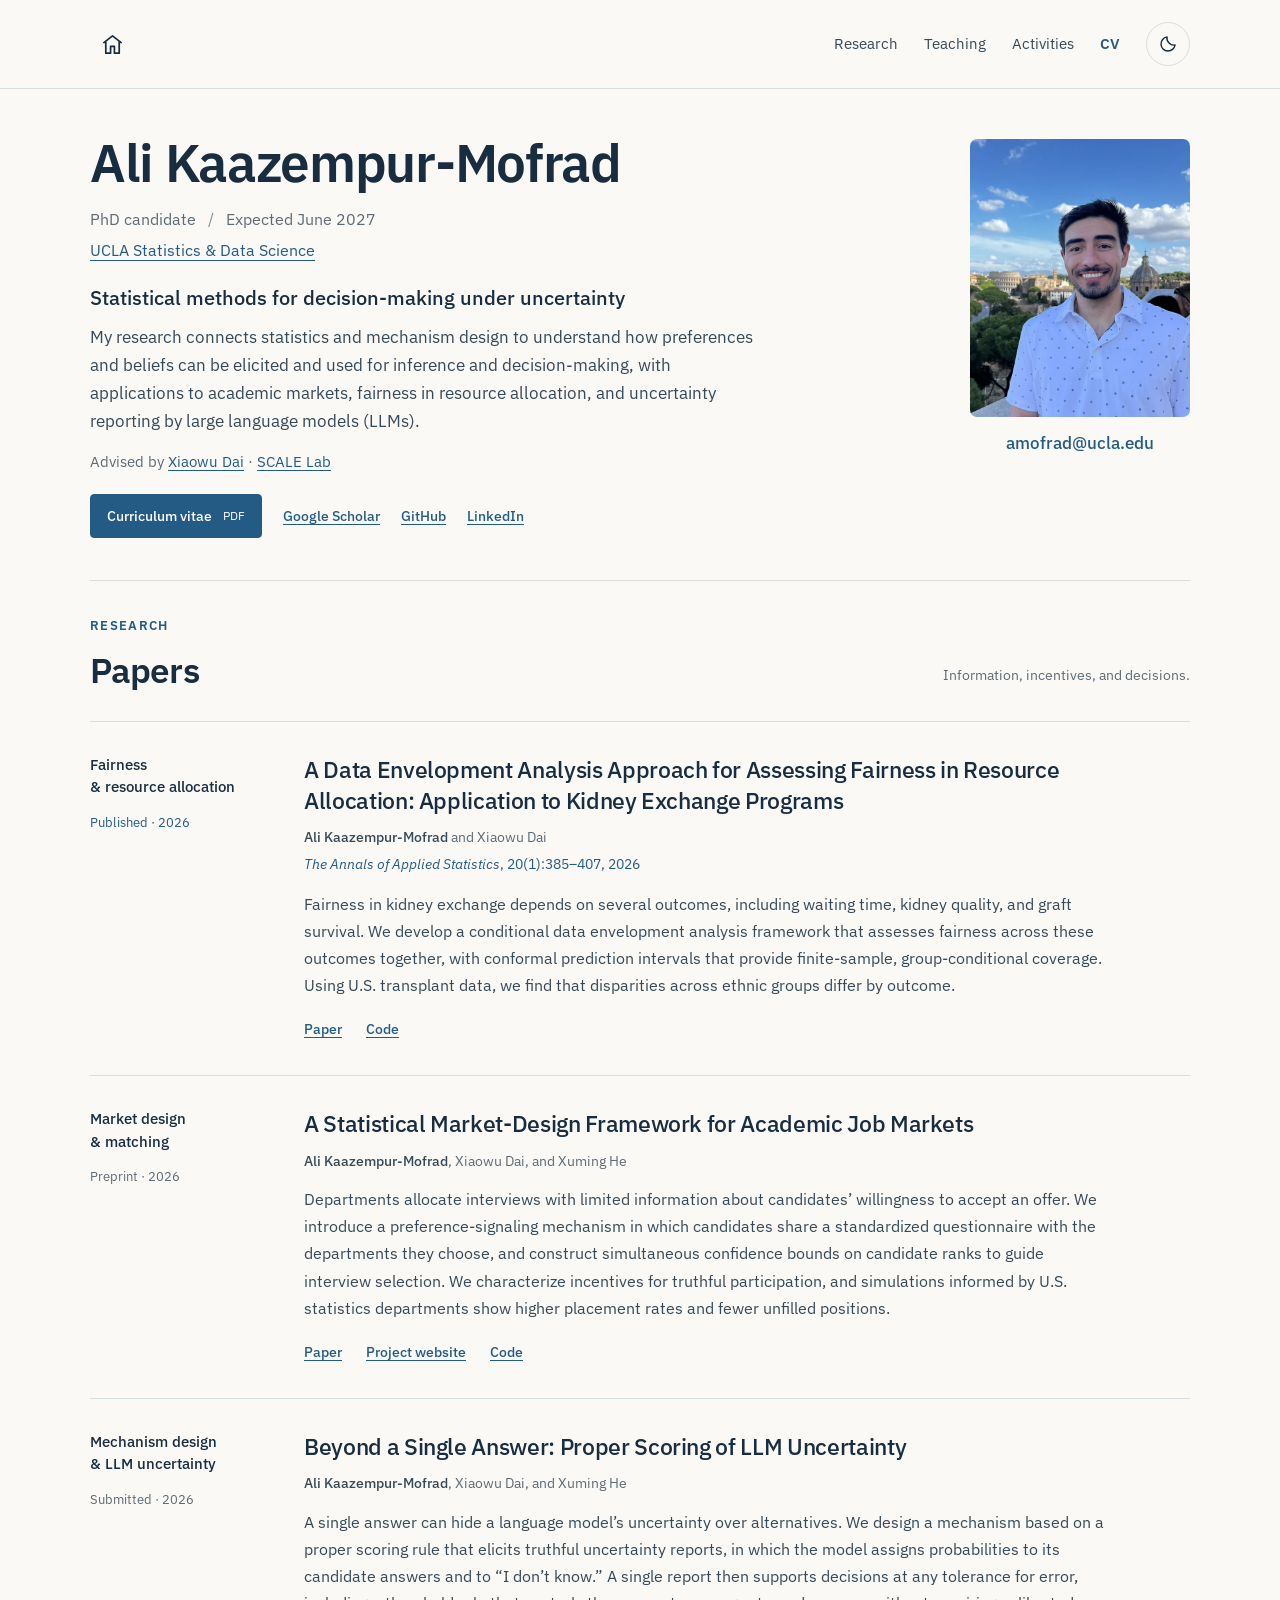
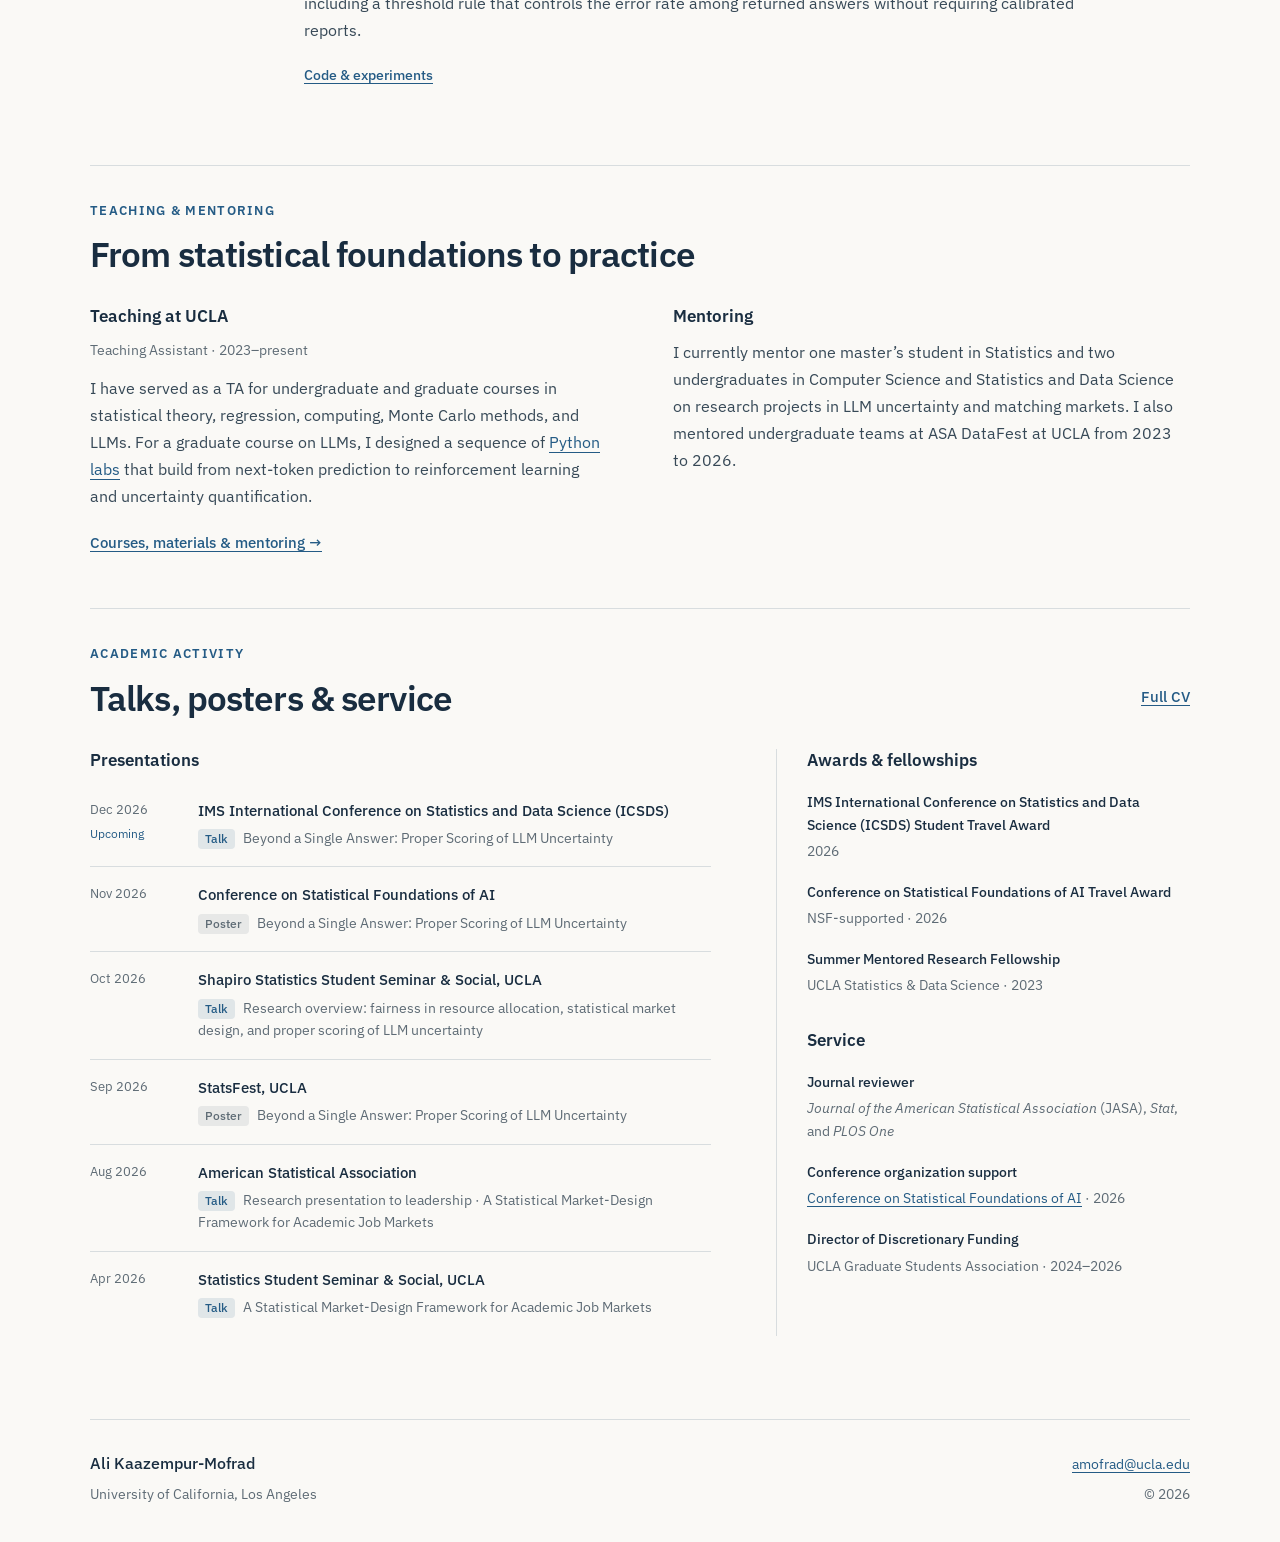
==== index.html @ 2743dbbb "update" ====
<!DOCTYPE html>
<html lang="en">
<head>
    <meta charset="UTF-8">
    <meta name="viewport" content="width=device-width, initial-scale=1">
    <title>Ali Kaazempur-Mofrad | UCLA Statistics</title>
    <meta name="description" content="UCLA Statistics PhD candidate developing statistical methods for decision-making under uncertainty, market design, fairness, and LLM uncertainty.">
    <meta name="theme-color" content="#faf9f6">
    <link rel="canonical" href="https://alimofrad.com/">
    <link rel="icon" type="image/svg+xml" href="favicon.svg">
    <link rel="icon" type="image/png" sizes="32x32" href="favicon-32.png">
    <link rel="apple-touch-icon" sizes="180x180" href="favicon-180.png">
    <meta property="og:type" content="website">
    <meta property="og:title" content="Ali Kaazempur-Mofrad | UCLA Statistics">
    <meta property="og:description" content="UCLA Statistics PhD candidate developing statistical methods for decision-making under uncertainty, market design, fairness, and LLM uncertainty.">
    <meta property="og:url" content="https://alimofrad.com/">
    <meta property="og:image" content="https://alimofrad.com/og-image.jpg">
    <meta property="og:image:alt" content="Ali Kaazempur-Mofrad, UCLA Statistics">
    <meta name="twitter:card" content="summary_large_image">
    <meta name="twitter:title" content="Ali Kaazempur-Mofrad | UCLA Statistics">
    <meta name="twitter:description" content="UCLA Statistics PhD candidate developing statistical methods for decision-making under uncertainty, market design, fairness, and LLM uncertainty.">
    <meta name="twitter:image" content="https://alimofrad.com/og-image.jpg">
    <link rel="preconnect" href="https://fonts.googleapis.com">
    <link rel="preconnect" href="https://fonts.gstatic.com" crossorigin>
    <link href="https://fonts.googleapis.com/css2?family=IBM+Plex+Sans:wght@400;500;600;700&amp;display=swap" rel="stylesheet">
    <script src="theme.js"></script>
    <link rel="stylesheet" href="styles.css">
    <script src="site.js" defer></script>
    <script type="application/ld+json">
{
    "@context": "https://schema.org",
    "@type": "Person",
    "name": "Ali Kaazempur-Mofrad",
    "url": "https://alimofrad.com/",
    "image": "https://alimofrad.com/profile_pic.jpg",
    "email": "amofrad@ucla.edu",
    "jobTitle": "PhD Candidate in Statistics",
    "affiliation": {
        "@type": "CollegeOrUniversity",
        "name": "University of California, Los Angeles"
    },
    "alumniOf": {
        "@type": "CollegeOrUniversity",
        "name": "University of Toronto"
    },
    "knowsAbout": [
        "Statistical decision-making under uncertainty",
        "Market design and matching",
        "Fairness in resource allocation",
        "LLM uncertainty evaluation"
    ],
    "sameAs": [
        "https://scholar.google.com/citations?user=aaWKI-AAAAAJ&hl=en",
        "https://github.com/amofrad",
        "https://www.linkedin.com/in/ali-mofrad/"
    ]
}
    </script>
</head>
<body id="top">
<a class="skip-link" href="#main-content">Skip to content</a>
<header class="site-header">
    <nav class="container nav" aria-label="Primary">
        <a class="home-link" href="#top" aria-label="Home" title="Home">
            <svg viewBox="0 0 24 24" aria-hidden="true" focusable="false"><path d="m3 10 9-7 9 7M5 9v12h5v-7h4v7h5V9"/></svg>
        </a>
        <div class="nav-controls">
            <button class="menu-toggle" type="button" aria-label="Open navigation menu" aria-expanded="false" aria-controls="primary-navigation" hidden>
                <svg class="menu-open" viewBox="0 0 24 24" aria-hidden="true" focusable="false"><path d="M4 6h16M4 12h16M4 18h16"/></svg>
                <svg class="menu-close" viewBox="0 0 24 24" aria-hidden="true" focusable="false"><path d="m6 6 12 12M6 18 18 6"/></svg>
            </button>
            <ul class="nav-links" id="primary-navigation">
                <li><a href="#research">Research</a></li>
                <li><a href="#teaching">Teaching</a></li>
                <li><a href="#activity">Activities</a></li>
                <li><a class="nav-cv" href="CV.pdf">CV</a></li>
                <li class="nav-theme">
                    <button class="theme-toggle" type="button" aria-label="Switch to dark mode" title="Switch to dark mode" hidden>
                        <svg class="theme-moon" viewBox="0 0 24 24" aria-hidden="true" focusable="false"><path d="M20.5 13.2A8.5 8.5 0 0 1 10.8 3.5 8.5 8.5 0 1 0 20.5 13.2Z"/></svg>
                        <svg class="theme-sun" viewBox="0 0 24 24" aria-hidden="true" focusable="false"><circle cx="12" cy="12" r="4"/><path d="M12 2v2m0 16v2M2 12h2m16 0h2M4.9 4.9l1.4 1.4m11.4 11.4 1.4 1.4M4.9 19.1l1.4-1.4M17.7 6.3l1.4-1.4"/></svg>
                        <span class="theme-toggle-label">Dark mode</span>
                    </button>
                </li>
            </ul>
        </div>
    </nav>
</header>

<main class="container" id="main-content">
    <section class="intro" id="about" aria-labelledby="intro-title">
        <div class="intro-copy">
            <h1 id="intro-title">Ali Kaazempur-Mofrad</h1>
            <div class="intro-position">
                <p>PhD candidate <span aria-hidden="true">/</span> Expected June 2027</p>
                <p class="intro-institution"><a href="https://statistics.ucla.edu/">UCLA Statistics &amp; Data Science</a></p>
                <p class="intro-email"><a href="mailto:amofrad@ucla.edu">amofrad@ucla.edu</a></p>
            </div>
            <p class="intro-statement">Statistical methods for decision-making under uncertainty</p>
            <p class="intro-description">My research connects statistics and mechanism design to understand how preferences and beliefs can be elicited and used for inference and decision-making, with applications to academic markets, fairness in resource allocation, and uncertainty reporting by large language models (LLMs).</p>
            <p class="affiliation">Advised by <a href="https://www.xiaowudai.org/">Xiaowu Dai</a> · <a href="https://www.xiaowudai.org/group">SCALE Lab</a></p>
            <div class="profile-links" aria-label="Profile links">
                <a class="button" href="CV.pdf">Curriculum vitae <span>PDF</span></a>
                <div class="profile-links-group">
                    <a href="https://scholar.google.com/citations?user=aaWKI-AAAAAJ&amp;hl=en">Google Scholar</a>
                    <a href="https://github.com/amofrad">GitHub</a>
                    <a href="https://www.linkedin.com/in/ali-mofrad/">LinkedIn</a>
                </div>
            </div>
        </div>
        <figure class="portrait">
            <picture>
                <source srcset="profile_pic.webp" type="image/webp">
                <img src="profile_pic.jpg" alt="Ali Kaazempur-Mofrad" width="680" height="992" fetchpriority="high" decoding="async">
            </picture>
            <figcaption><a href="mailto:amofrad@ucla.edu">amofrad@ucla.edu</a></figcaption>
        </figure>
    </section>

    <section class="section research-section" id="research" aria-labelledby="research-title">
        <div class="section-heading">
            <div><p class="eyebrow">Research</p><h2 id="research-title">Papers</h2></div>
            <p class="section-note">Information, incentives, and decisions.</p>
        </div>
        <div id="publications" class="papers">
            <article class="paper" id="kidney-exchange" aria-labelledby="kidney-title">
                <div class="paper-margin"><p class="paper-topic">Fairness<br> &amp; resource allocation</p><p class="paper-status status-published">Published · 2026</p></div>
                <div class="paper-body">
                    <h3 id="kidney-title"><a href="https://projecteuclid.org/journals/annals-of-applied-statistics/volume-20/issue-1/A-data-envelopment-analysis-approach-for-assessing-fairness-in-resource/10.1214/25-AOAS2128.full">A Data Envelopment Analysis Approach for Assessing Fairness in Resource Allocation: Application to Kidney Exchange Programs</a></h3>
                    <p class="authors"><strong>Ali Kaazempur-Mofrad</strong> and Xiaowu Dai</p>
                    <p class="venue"><em>The Annals of Applied Statistics</em>, 20(1):385–407, 2026</p>
                    <p class="paper-summary">Fairness in kidney exchange depends on several outcomes, including waiting time, kidney quality, and graft survival. We develop a conditional data envelopment analysis framework that assesses fairness across these outcomes together, with conformal prediction intervals that provide finite-sample, group-conditional coverage. Using U.S. transplant data, we find that disparities across ethnic groups differ by outcome.</p>
                    <ul class="paper-links" aria-label="Kidney exchange research links">
                        <li><a href="https://projecteuclid.org/journals/annals-of-applied-statistics/volume-20/issue-1/A-data-envelopment-analysis-approach-for-assessing-fairness-in-resource/10.1214/25-AOAS2128.full">Paper</a></li>
                        <li><a href="https://github.com/amofrad/Kidney-Exchange-DEA">Code</a></li>
                    </ul>
                </div>
            </article>

            <article class="paper" id="market-design" aria-labelledby="market-title">
                <div class="paper-margin"><p class="paper-topic">Market design<br> &amp; matching</p><p class="paper-status">Preprint · 2026</p></div>
                <div class="paper-body">
                    <h3 id="market-title"><a href="https://arxiv.org/abs/2604.14230">A Statistical Market-Design Framework for Academic Job Markets</a></h3>
                    <p class="authors"><strong>Ali Kaazempur-Mofrad</strong>, Xiaowu Dai, and Xuming He</p>
                    <p class="paper-summary">Departments allocate interviews with limited information about candidates’ willingness to accept an offer. We introduce a preference-signaling mechanism in which candidates share a standardized questionnaire with the departments they choose, and construct simultaneous confidence bounds on candidate ranks to guide interview selection. We characterize incentives for truthful participation, and simulations informed by U.S. statistics departments show higher placement rates and fewer unfilled positions.</p>
                    <ul class="paper-links" aria-label="Academic job markets research links">
                        <li><a href="https://arxiv.org/abs/2604.14230">Paper</a></li>
                        <li><a href="https://academic-markets.github.io/">Project website</a></li>
                        <li><a href="https://github.com/amofrad/Academic-Job-Market">Code</a></li>
                    </ul>
                </div>
            </article>

            <article class="paper" id="llm-uncertainty" aria-labelledby="llm-title">
                <div class="paper-margin"><p class="paper-topic">Mechanism design<br> &amp; LLM uncertainty</p><p class="paper-status">Submitted · 2026</p></div>
                <div class="paper-body">
                    <h3 id="llm-title">Beyond a Single Answer: Proper Scoring of LLM Uncertainty</h3>
                    <p class="authors"><strong>Ali Kaazempur-Mofrad</strong>, Xiaowu Dai, and Xuming He</p>
                    <p class="paper-summary">A single answer can hide a language model’s uncertainty over alternatives. We design a mechanism based on a proper scoring rule that elicits truthful uncertainty reports, in which the model assigns probabilities to its candidate answers and to “I don’t know.” A single report then supports decisions at any tolerance for error, including a threshold rule that controls the error rate among returned answers without requiring calibrated reports.</p>
                    <ul class="paper-links" aria-label="LLM uncertainty research links">
                        <li><a href="https://github.com/amofrad/llm-log-score">Code &amp; experiments</a></li>
                    </ul>
                </div>
            </article>
        </div>
    </section>

    <section class="section teaching-section" id="teaching" aria-labelledby="teaching-title">
        <div class="section-heading"><div><p class="eyebrow">Teaching &amp; mentoring</p><h2 id="teaching-title">From statistical foundations to practice</h2></div></div>
        <div class="two-column">
            <div class="teaching-overview">
                <h3 class="small-heading">Teaching at UCLA</h3>
                <p class="role-meta">Teaching Assistant · 2023–present</p>
                <p>I have served as a TA for undergraduate and graduate courses in statistical theory, regression, computing, Monte Carlo methods, and LLMs. For a graduate course on LLMs, I designed a sequence of <a href="teaching.html#course-materials">Python labs</a> that build from next-token prediction to reinforcement learning and uncertainty quantification.</p>
            </div>
            <div class="mentoring-overview">
                <h3 class="small-heading">Mentoring</h3>
                <p>I currently mentor one master’s student in Statistics and two undergraduates in Computer Science and Statistics and Data Science on research projects in LLM uncertainty and matching markets. I also mentored undergraduate teams at ASA DataFest at UCLA from 2023 to 2026.</p>
            </div>
            <a class="text-link" href="teaching.html">Courses, materials &amp; mentoring →</a>
        </div>
    </section>

    <section class="section" id="activity" aria-labelledby="activity-title">
        <div class="section-heading"><div><p class="eyebrow">Academic activity</p><h2 id="activity-title">Talks, posters &amp; service</h2></div><a class="text-link" href="CV.pdf">Full CV</a></div>
        <div class="activity-grid">
            <div>
                <h3 class="small-heading">Presentations</h3>
                <ol class="activity-list">
                    <li><div class="activity-date"><time datetime="2026-12-15">Dec 2026</time><span class="upcoming" data-upcoming-end="2026-12-19T00:00:00Z">Upcoming</span></div><div><h4>IMS International Conference on Statistics and Data Science (ICSDS)</h4><p><span class="presentation-type presentation-type-talk">Talk</span> Beyond a Single Answer: Proper Scoring of LLM Uncertainty</p></div></li>
                    <li><div class="activity-date"><time datetime="2026-11-13">Nov 2026</time><span class="upcoming" data-upcoming-end="2026-11-14T00:00:00Z">Upcoming</span></div><div><h4>Conference on Statistical Foundations of AI</h4><p><span class="presentation-type presentation-type-poster">Poster</span> Beyond a Single Answer: Proper Scoring of LLM Uncertainty</p></div></li>
                    <li><div class="activity-date"><time datetime="2026-10-08">Oct 2026</time></div><div><h4>Shapiro Statistics Student Seminar &amp; Social, UCLA</h4><p><span class="presentation-type presentation-type-talk">Talk</span> Research overview: fairness in resource allocation, statistical market design, and proper scoring of LLM uncertainty</p></div></li>
                    <li><div class="activity-date"><time datetime="2026-09-23">Sep 2026</time></div><div><h4>StatsFest, UCLA</h4><p><span class="presentation-type presentation-type-poster">Poster</span> Beyond a Single Answer: Proper Scoring of LLM Uncertainty</p></div></li>
                    <li><div class="activity-date"><time datetime="2026-08-17">Aug 2026</time></div><div><h4>American Statistical Association</h4><p><span class="presentation-type presentation-type-talk">Talk</span> Research presentation to leadership · A Statistical Market-Design Framework for Academic Job Markets</p></div></li>
                    <li><div class="activity-date"><time datetime="2026-04-23">Apr 2026</time></div><div><h4>Statistics Student Seminar &amp; Social, UCLA</h4><p><span class="presentation-type presentation-type-talk">Talk</span> A Statistical Market-Design Framework for Academic Job Markets</p></div></li>
                </ol>
            </div>
            <aside class="service" aria-label="Awards and professional service">
                <h3 class="small-heading">Awards &amp; fellowships</h3>
                <ul class="service-list">
                    <li><strong>IMS International Conference on Statistics and Data Science (ICSDS) Student Travel Award</strong><span>2026</span></li>
                    <li><strong>Conference on Statistical Foundations of AI Travel Award</strong><span>NSF-supported · 2026</span></li>
                    <li><strong>Summer Mentored Research Fellowship</strong><span>UCLA Statistics &amp; Data Science · 2023</span></li>
                </ul>
                <h3 class="small-heading">Service</h3>
                <ul class="service-list">
                    <li><strong>Journal reviewer</strong><span><em>Journal of the American Statistical Association</em> (JASA), <em>Stat</em>, and <em>PLOS One</em></span></li>
                    <li><strong>Conference organization support</strong><span><a href="https://statfoundations-ai.github.io/">Conference on Statistical Foundations of AI</a> · 2026</span></li>
                    <li><strong>Director of Discretionary Funding</strong><span>UCLA Graduate Students Association · 2024–2026</span></li>
                </ul>
            </aside>
        </div>
    </section>
</main>
<footer class="site-footer container">
    <div><a class="footer-name" href="index.html#top">Ali Kaazempur-Mofrad</a><p>University of California, Los Angeles</p></div>
    <div class="footer-contact"><a href="mailto:amofrad@ucla.edu">amofrad@ucla.edu</a><p>© <span data-year>2026</span></p></div>
</footer>
</body>
</html>
---- styles.css ----
/* Academic Profile Website · shared styles, no build step required. */
:root {
    color-scheme: light;
    --paper: #faf9f6;
    --ink: #192d40;
    --text: #374957;
    --muted: #5e6b75;
    --blue: #245b85;
    --blue-dark: #163f61;
    --line: #d8dddF;
    --wash: #edf2f5;
    --button-bg: #245b85;
    --button-hover: #163f61;
    --button-text: #ffffff;
    --sans: 'IBM Plex Sans', -apple-system, BlinkMacSystemFont, 'Segoe UI', sans-serif;
    --header-height: 89px;
}
:root[data-theme="dark"] {
    color-scheme: dark;
    --paper: #141c24;
    --ink: #edf2f7;
    --text: #cad5df;
    --muted: #a2b1bf;
    --blue: #8bbded;
    --blue-dark: #b8d8f8;
    --line: #344454;
    --wash: #202d39;
    --button-bg: #8bbded;
    --button-hover: #b8d8f8;
    --button-text: #141c24;
}
/* System preference also works when JavaScript is disabled. */
@media (prefers-color-scheme: dark) {
    :root:not([data-theme]) {
    color-scheme: dark;
    --paper: #141c24;
    --ink: #edf2f7;
    --text: #cad5df;
    --muted: #a2b1bf;
    --blue: #8bbded;
    --blue-dark: #b8d8f8;
    --line: #344454;
    --wash: #202d39;
    --button-bg: #8bbded;
    --button-hover: #b8d8f8;
    --button-text: #141c24;
    }
}
* { box-sizing: border-box; }
html { scroll-behavior: smooth; scroll-padding-top: var(--header-height); }
body { margin: 0; background: var(--paper); color: var(--text); font: 1rem/1.7 var(--sans); -webkit-font-smoothing: antialiased; }
img { display: block; max-width: 100%; height: auto; }
a { color: var(--blue); text-decoration-thickness: 1px; text-underline-offset: .22em; }
a:hover { color: var(--blue-dark); text-decoration-thickness: 2px; }
a:focus-visible, button:focus-visible { outline: 3px solid var(--blue); outline-offset: 5px; border-radius: 2px; }
p, h1, h2, h3, h4, figure { margin: 0; }
h1, h2, h3, h4 { color: var(--ink); }
h1, h2 { font-family: var(--sans); font-weight: 600; line-height: 1.2; letter-spacing: -.025em; }
h1 { font-size: clamp(2.5rem, 4.3vw, 3.3rem); }
h2 { font-size: clamp(1.85rem, 3vw, 2.2rem); }
[hidden] { display: none !important; }
.container { width: min(1100px, calc(100% - 96px)); margin-inline: auto; }
.skip-link { position: absolute; z-index: 5; top: 10px; left: 10px; padding: 10px 16px; background: var(--paper); transform: translateY(-180%); }
.skip-link:focus { transform: translateY(0); }
.site-header { position: sticky; top: 0; z-index: 4; background: var(--paper); border-bottom: 1px solid var(--line); }
.nav { --nav-link-gap: 26px; position: relative; display: flex; align-items: center; justify-content: space-between; gap: 24px; min-height: 88px; }
.nav-controls { display: flex; align-items: center; gap: var(--nav-link-gap); }
.home-link { display: inline-flex; align-items: center; justify-content: center; flex: 0 0 44px; width: 44px; height: 44px; color: var(--ink); border-radius: 6px; text-decoration: none; }
.home-link:hover { background: var(--wash); color: var(--blue); }
.home-link svg { width: 23px; height: 23px; fill: none; stroke: currentColor; stroke-width: 1.8; stroke-linecap: round; stroke-linejoin: round; }
.nav-links { display: flex; align-items: center; gap: var(--nav-link-gap); list-style: none; margin: 0; padding: 0; white-space: nowrap; }
.nav-links a { display: inline-flex; align-items: center; min-height: 44px; color: var(--text); font-size: .9375rem; text-decoration: none; }
.nav-links a:hover, .nav-links a[aria-current] { color: var(--blue); text-decoration: underline; }
.nav-links .nav-cv { gap: 7px; color: var(--blue); font-weight: 600; }
.nav-theme { display: flex; }
.theme-toggle { display: inline-flex; align-items: center; justify-content: center; width: 44px; height: 44px; padding: 0; color: var(--ink); background: transparent; border: 1px solid var(--line); border-radius: 50%; cursor: pointer; }
.theme-toggle:hover { color: var(--blue); background: var(--wash); }
.theme-toggle-label { display: none; }
.theme-toggle svg { width: 20px; height: 20px; fill: none; stroke: currentColor; stroke-width: 1.7; stroke-linecap: round; stroke-linejoin: round; }
.menu-toggle { display: none; align-items: center; justify-content: center; flex: 0 0 44px; width: 44px; height: 44px; padding: 0; color: var(--ink); background: transparent; border: 1px solid var(--line); border-radius: 6px; cursor: pointer; }
.menu-toggle:hover { color: var(--blue); background: var(--wash); }
.menu-toggle svg { width: 22px; height: 22px; fill: none; stroke: currentColor; stroke-width: 1.8; stroke-linecap: round; }
.menu-close, .menu-toggle[aria-expanded="true"] .menu-open { display: none; }
.menu-toggle[aria-expanded="true"] .menu-close { display: block; }
.theme-sun { display: none; }
:root[data-theme="dark"] .theme-sun { display: block; }
:root[data-theme="dark"] .theme-moon { display: none; }
.intro { display: grid; grid-template-columns: minmax(0, 1fr) 220px; gap: 68px; align-items: start; padding: 42px 0; }
.intro-copy { container-type: inline-size; }
/* Scale the full name with its text column before it would wrap. */
.intro h1 { font-size: min(clamp(2.5rem, 4.3vw, 3.3rem), 9.8cqi); white-space: nowrap; }
.eyebrow { color: var(--blue); font-size: .8125rem; font-weight: 600; letter-spacing: .1em; text-transform: uppercase; margin-bottom: 14px; }
.intro-position { margin-top: 12px; color: var(--muted); font-size: 1rem; }
.intro-position span { padding: 0 8px; color: #81909a; }
.intro-institution { margin-top: 3px; }
.intro-email { display: none; margin-top: 3px; }
.intro-statement { margin-top: 18px; font-size: 1.25rem; line-height: 1.55; font-weight: 500; color: var(--ink); max-width: 680px; }
.intro-description { margin-top: 10px; max-width: 670px; font-size: 1.0625rem; line-height: 1.65; }
.affiliation { margin-top: 14px; max-width: 680px; font-size: .9375rem; color: var(--muted); }
.profile-links { display: flex; flex-wrap: wrap; align-items: center; gap: 12px 21px; margin-top: 20px; }
.profile-links-group { display: flex; align-items: center; gap: 21px; }
.profile-links a { display: inline-flex; align-items: center; min-height: 44px; font-size: .875rem; font-weight: 500; white-space: nowrap; }
.button { gap: 11px; padding: 9px 16px; color: var(--button-text); background: var(--button-bg); border: 1px solid var(--button-bg); border-radius: 4px; text-decoration: none; }
.button span { font-size: .75rem; font-weight: 400; }
.button:hover { background: var(--button-hover); color: var(--button-text); border-color: var(--button-hover); }
.portrait { padding-top: 8px; }
.portrait img { width: 220px; height: 278px; object-fit: cover; object-position: 50% 30%; border-radius: 7px; }
.portrait figcaption { text-align: center; padding-top: 12px; }
.portrait figcaption, .intro-email { font-size: 1.0625rem; font-weight: 500; }
.portrait figcaption a, .intro-email a { text-decoration: none; }
.section { padding: 34px 0 44px; border-top: 1px solid var(--line); }
/* Let the last section reach the navbar even in a tall viewport. */
#activity { min-height: calc(100dvh - var(--header-height)); }
.section-heading { display: flex; justify-content: space-between; align-items: end; gap: 24px; margin-bottom: 30px; }
.section-heading .eyebrow { margin-bottom: 11px; }
.section-note { font-size: .875rem; color: var(--muted); padding-bottom: 3px; text-align: right; }
.papers { border-top: 1px solid var(--line); }
.paper { display: grid; grid-template-columns: 174px minmax(0, 1fr); gap: 40px; padding: 32px 0 30px; }
.paper + .paper { border-top: 1px solid var(--line); }
.paper-topic { color: var(--ink); line-height: 1.5; font-size: .9375rem; font-weight: 500; }
.paper-status { display: inline-block; color: var(--muted); font-size: .8125rem; margin-top: 13px; }
.status-published { color: var(--blue); }
.paper h3 { font: 500 1.45rem/1.35 var(--sans); letter-spacing: -.015em; max-width: 840px; text-wrap: pretty; }
.paper h3 a { text-decoration: none; color: var(--ink); }
.paper h3 a:hover { color: var(--blue); text-decoration: underline; }
.authors { margin-top: 10px; color: var(--muted); font-size: .875rem; line-height: 1.6; }
.authors strong { font-weight: 500; color: var(--text); }
.venue { margin-top: 4px; color: var(--blue); font-size: .875rem; }
.paper-summary { margin-top: 14px; line-height: 1.7; max-width: 800px; }
.paper-links { display: flex; flex-wrap: wrap; gap: 8px 24px; list-style: none; padding: 0; margin: 9px 0 -7px; }
.paper-links a { display: inline-flex; align-items: center; min-height: 44px; font-size: .875rem; font-weight: 500; }
.small-heading { font-size: 1.0625rem; font-weight: 600; line-height: 1.4; margin-bottom: 10px; }
.two-column { display: grid; grid-template-columns: 1fr 1fr; gap: 65px; }
.two-column p { max-width: 520px; }
.role-meta { color: var(--muted); font-size: .875rem; margin-bottom: 12px; }
.text-link { display: inline-flex; align-items: center; min-height: 44px; font-weight: 500; font-size: .9375rem; }
.two-column .text-link { margin-top: 10px; }
.teaching-section .two-column { grid-template-areas: "teaching mentoring" "details mentoring"; row-gap: 0; align-items: start; }
.teaching-overview { grid-area: teaching; }
.mentoring-overview { grid-area: mentoring; }
.teaching-section .text-link { grid-area: details; justify-self: start; }
.activity-grid { display: grid; grid-template-columns: minmax(0, 1.5fr) minmax(0, 1fr); gap: 65px; }
.activity-list { list-style: none; margin: 0; padding: 0; }
.activity-list li { display: grid; grid-template-columns: 89px minmax(0, 1fr); gap: 19px; padding: 17px 0; border-bottom: 1px solid var(--line); }
.activity-list li:last-child { border-bottom: 0; }
.activity-date { font-size: .8125rem; color: var(--muted); line-height: 1.6; }
.upcoming { display: block; color: var(--blue); font-size: .75rem; margin-top: 4px; }
.activity-list h4 { font-size: .9375rem; line-height: 1.5; font-weight: 500; }
.activity-list p { font-size: .875rem; line-height: 1.6; color: var(--muted); margin-top: 5px; }
.presentation-type { display: inline-block; margin-right: .4em; padding: 1px 7px; border-radius: 4px; font-size: .75rem; font-weight: 500; line-height: 1.5; white-space: nowrap; }
.presentation-type-talk { color: var(--blue); background: color-mix(in srgb, var(--blue) 12%, var(--paper)); }
.presentation-type-poster { color: var(--muted); background: color-mix(in srgb, var(--muted) 12%, var(--paper)); }
.service { border-left: 1px solid var(--line); padding-left: 30px; }
.service-list { list-style: none; margin: 0; padding: 0; }
.service-list li { margin-top: 18px; }
.service-list strong, .service-list span { display: block; font-size: .875rem; line-height: 1.65; }
.service-list strong { font-weight: 500; color: var(--ink); }
.service-list span { margin-top: 3px; color: var(--muted); }
.service-list + .small-heading { margin-top: 32px; }
.site-footer { display: flex; justify-content: space-between; align-items: start; gap: 20px; padding: 30px 0 36px; border-top: 1px solid var(--line); }
.footer-name { color: var(--ink); text-decoration: none; font-weight: 500; }
.site-footer p, .footer-contact a { font-size: .875rem; }
.site-footer p { color: var(--muted); margin-top: 5px; }
.footer-contact { text-align: right; }
.subpage { padding-top: 44px; }
.subpage-intro { max-width: 760px; margin-bottom: 46px; }
.subpage-lead { font-size: 1.1875rem; line-height: 1.7; margin-top: 19px; }
.subpage .section-heading .role-meta { margin: 14px 0 0; }
.course-grid { display: grid; grid-template-columns: 1fr 1fr; gap: 40px 56px; }
.course-group h3 { font: 500 1.35rem/1.35 var(--sans); padding-bottom: 13px; border-bottom: 2px solid var(--blue); }
.courses { padding: 0; margin: 0; list-style: none; }
.courses li { display: grid; grid-template-columns: 100px minmax(0, 1fr); gap: 18px; padding: 15px 0; border-bottom: 1px solid var(--line); font-size: .9375rem; line-height: 1.6; }
.course-code { color: var(--blue); font-size: .8125rem; font-weight: 500; padding-top: 2px; }
.subpage-end { display: flex; flex-wrap: wrap; gap: 12px 30px; margin-bottom: 44px; }

@media (min-width: 1400px) {
    .intro { padding-top: 48px; padding-bottom: 48px; }
}
@media (max-width: 1000px) {
    .container { width: calc(100% - 64px); }
    .intro { grid-template-columns: minmax(0, 1fr) 190px; gap: 35px; }
    .portrait img { width: 190px; height: 250px; }
    .nav { --nav-link-gap: 19px; }
    .paper { grid-template-columns: 145px minmax(0, 1fr); gap: 28px; }
    .section-heading { align-items: start; }
    .section-note { max-width: 180px; }
    .activity-grid { gap: 35px; }
    .two-column { gap: 35px; }
    .course-grid { gap: 32px; }
}
@media (max-width: 760px) {
    :root { --header-height: 69px; }
    .container { width: calc(100% - 40px); }
    .nav { --nav-link-gap: 18px; gap: 12px; min-height: 68px; padding-block: 10px; }
    .nav-links a { font-size: .875rem; }
    .intro { grid-template-columns: minmax(0, 1fr) 140px; gap: 28px; padding-top: 34px; padding-bottom: 35px; }
    h1 { font-size: 2.5rem; }
    .portrait img { width: 140px; height: 188px; }
    .portrait figcaption, .intro-email { font-size: .9375rem; }
    .intro-statement { font-size: 1.125rem; }
    .intro-description { font-size: 1rem; }
    .section { padding: 32px 0 35px; }
    .section-heading { flex-wrap: wrap; gap: 12px; margin-bottom: 24px; }
    .section-note { text-align: left; max-width: none; }
    .paper { grid-template-columns: 1fr; gap: 13px; padding: 27px 0; }
    .paper-margin { display: flex; flex-wrap: wrap; align-items: baseline; gap: 8px 12px; }
    .paper-topic { font-size: .8125rem; }
    .paper-topic br { display: none; }
    .paper-status { margin: 0 0 0 auto; font-size: .75rem; }
    .paper h3 { font-size: 1.3rem; }
    .two-column, .activity-grid, .course-grid { grid-template-columns: 1fr; gap: 28px; }
    .two-column p { max-width: none; }
    .teaching-section .two-column { grid-template-areas: "teaching" "mentoring" "details"; }
    .mentoring-overview { margin-top: 28px; }
    .service { border-left: 0; border-top: 1px solid var(--line); padding: 26px 0 0; }
    .service-list li { margin-top: 14px; }
    .subpage { padding-top: 34px; }
    .subpage-intro { margin-bottom: 32px; }
    .site-footer { padding-top: 24px; }
}
@media (max-width: 560px) {
    .nav { --nav-link-gap: 10px; }
    .intro { grid-template-columns: 1fr; gap: 24px; container-type: inline-size; }
    .intro-copy { display: contents; }
    .intro h1 { grid-column: 1; grid-row: 1; font-size: min(2.6rem, 9.8cqi); }
    .intro-position { grid-column: 1; grid-row: 2; align-self: center; margin-top: 0; padding-right: 82px; font-size: .9375rem; }
    .intro-email { display: block; }
    .intro-statement { margin-top: -4px; }
    .intro-description, .affiliation { margin-top: -12px; }
    .profile-links { gap: 6px 20px; margin-top: -7px; }
    .profile-links-group { gap: 20px; }
    .portrait { display: block; grid-column: 1; grid-row: 2; justify-self: end; padding: 0; }
    .portrait img { width: 64px; height: 64px; border-radius: 50%; object-position: 50% 25%; }
    .portrait figcaption { display: none; }
    .section-note { display: none; }
    .paper-margin { column-gap: 9px; }
    .paper-topic { font-size: .8125rem; }
    .paper-status { margin-left: 0; }
    .paper h3 { font-size: 1.3rem; }
    .activity-list li { grid-template-columns: 75px minmax(0, 1fr); gap: 14px; }
    .site-footer { flex-direction: column; gap: 18px; }
    .footer-contact { text-align: left; }
    .courses li { grid-template-columns: 86px minmax(0, 1fr); gap: 12px; }
}
.nav[data-compact] .menu-toggle { display: inline-flex; }
.nav[data-compact] .nav-links { display: none; position: absolute; top: 100%; left: 0; right: 0; flex-direction: column; align-items: stretch; gap: 0; padding: 8px; background: var(--paper); border: 1px solid var(--line); border-radius: 0 0 6px 6px; max-height: calc(100dvh - var(--header-height) - 1rem); overflow-y: auto; }
.nav[data-compact] .nav-links[data-open] { display: flex; }
.nav[data-compact] .nav-links a { display: flex; padding: 8px 12px; border-radius: 4px; }
.nav[data-compact] .nav-links a:hover { background: var(--wash); }
.nav[data-compact] .nav-links a:focus-visible, .nav[data-compact] .theme-toggle:focus-visible { outline-offset: -3px; }
.nav[data-compact] .nav-theme { margin-top: 4px; padding-top: 4px; border-top: 1px solid var(--line); }
.nav[data-compact] .theme-toggle { justify-content: flex-start; gap: 10px; width: 100%; height: auto; min-height: 44px; padding: 8px 12px; border: 0; border-radius: 4px; font: inherit; font-size: .875rem; }
.nav[data-compact] .theme-toggle-label { display: inline; }
@media (max-width: 360px) {
    .nav { --nav-link-gap: 5px; gap: 6px; }
    .home-link { flex-basis: 36px; width: 36px; }
    .theme-toggle { width: 36px; height: 40px; }
    .intro h1 { font-size: min(2.3rem, 9.8cqi); }
    .intro-position span { padding-inline: 3px; }
    .profile-links-group { gap: 12px; }
}
@media (prefers-reduced-motion: reduce) {
    html { scroll-behavior: auto; }
}
@media print {
    :root, :root[data-theme], :root:not([data-theme]) {
        color-scheme: light;
        --paper: #ffffff;
        --ink: #192d40;
        --text: #374957;
        --muted: #5e6b75;
        --blue: #245b85;
        --blue-dark: #163f61;
        --line: #d8dddf;
        --wash: #edf2f5;
    }
    body { background: white; font-size: 10pt; color: black; }
    .container { width: 100%; }
    .site-header, .skip-link, .profile-links, .portrait, .footer-contact { display: none; }
    .intro { display: block; padding: 0 0 20px; }
    h1, .intro h1 { font-size: 26pt; }
    h2 { font-size: 20pt; }
    .section { padding-block: 22px; }
    #activity { min-height: 0; }
    .paper { break-inside: avoid; gap: 20px; grid-template-columns: 125px 1fr; }
    .paper h3 { font-size: 17pt; }
    .two-column, .activity-grid { grid-template-columns: 1fr 1fr; gap: 26px; }
    .teaching-section .two-column { grid-template-areas: "teaching mentoring" "details mentoring"; }
    .mentoring-overview { margin-top: 0; }
    a { color: black; }
}
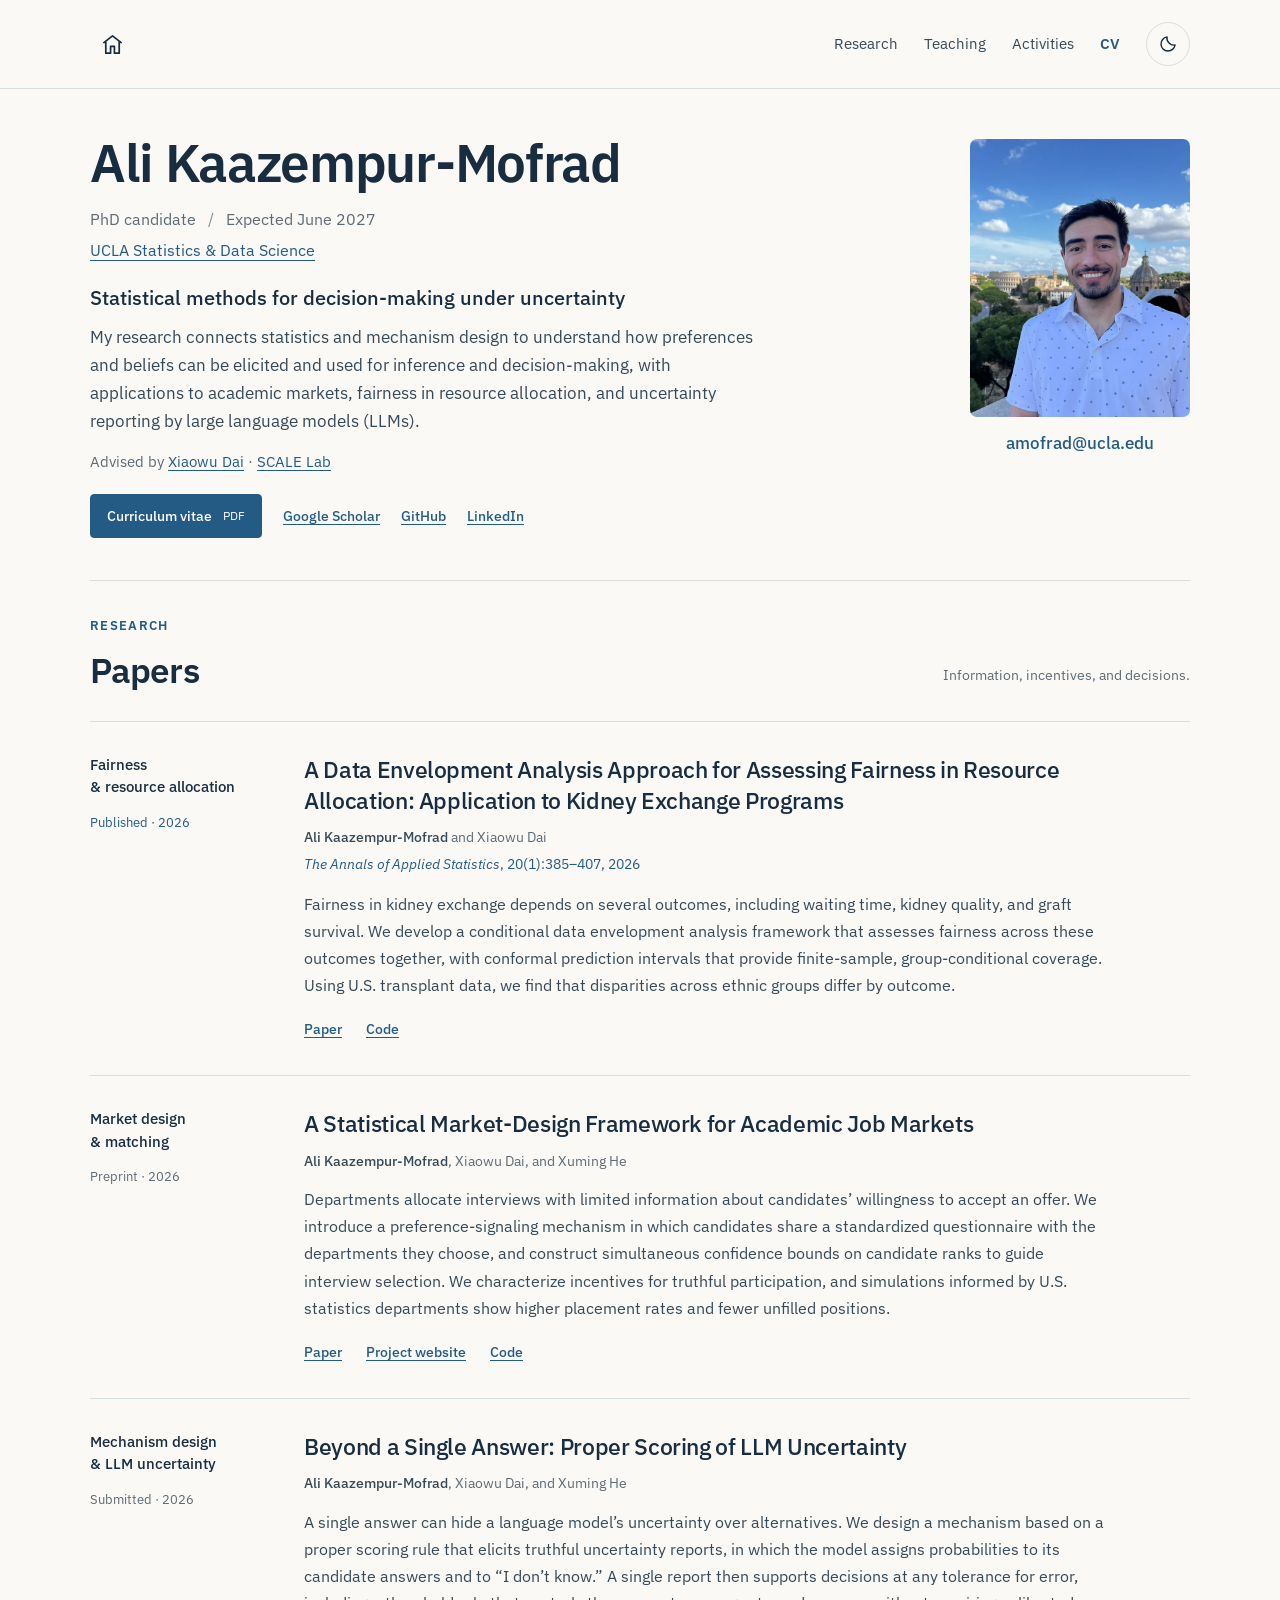
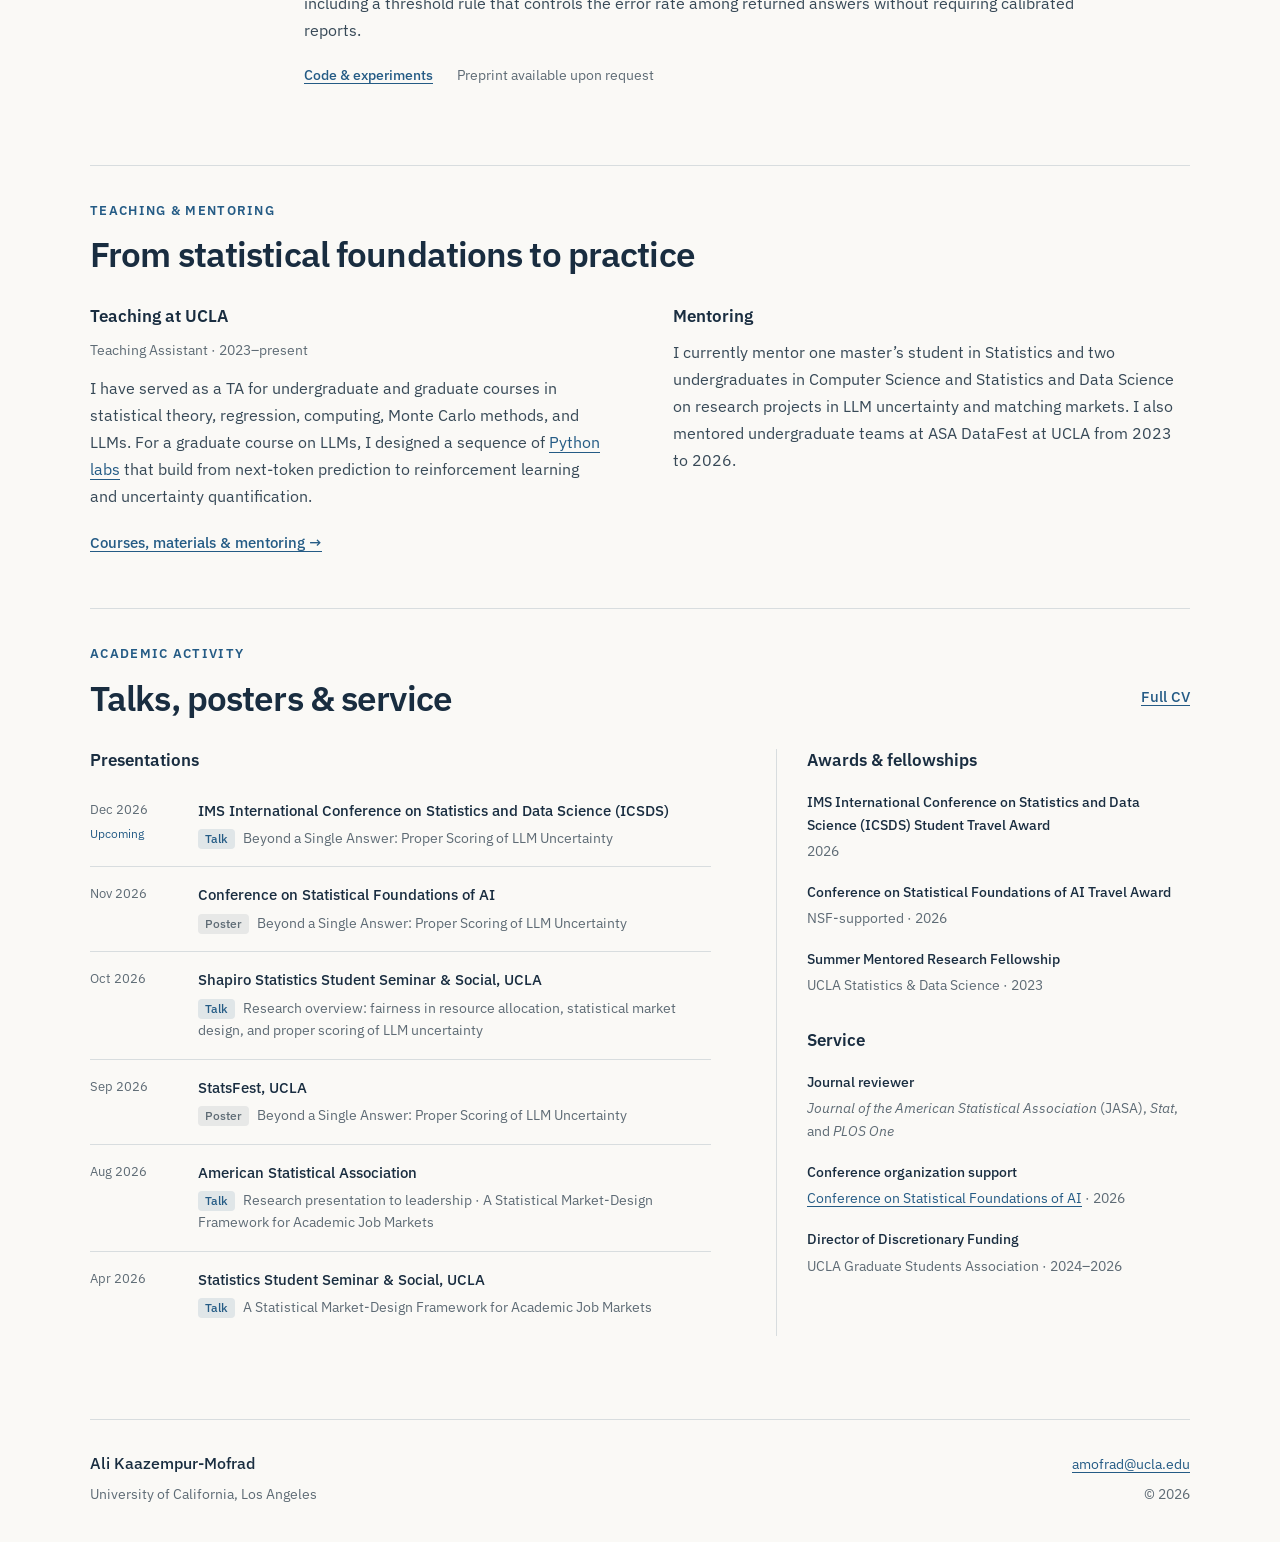
==== commit 6ccb5b82: "update" ====
--- a/index.html
+++ b/index.html
@@ -31,6 +31,7 @@
     "@context": "https://schema.org",
     "@type": "Person",
     "name": "Ali Kaazempur-Mofrad",
+    "alternateName": "Ali Mofrad",
     "url": "https://alimofrad.com/",
     "image": "https://alimofrad.com/profile_pic.jpg",
     "email": "amofrad@ucla.edu",
@@ -158,6 +159,7 @@
                     <p class="paper-summary">A single answer can hide a language model’s uncertainty over alternatives. We design a mechanism based on a proper scoring rule that elicits truthful uncertainty reports, in which the model assigns probabilities to its candidate answers and to “I don’t know.” A single report then supports decisions at any tolerance for error, including a threshold rule that controls the error rate among returned answers without requiring calibrated reports.</p>
                     <ul class="paper-links" aria-label="LLM uncertainty research links">
                         <li><a href="https://github.com/amofrad/llm-log-score">Code &amp; experiments</a></li>
+                        <li><span class="link-note">Preprint available upon request</span></li>
                     </ul>
                 </div>
             </article>
--- a/styles.css
+++ b/styles.css
@@ -129,6 +129,7 @@
 .paper-summary { margin-top: 14px; line-height: 1.7; max-width: 800px; }
 .paper-links { display: flex; flex-wrap: wrap; gap: 8px 24px; list-style: none; padding: 0; margin: 9px 0 -7px; }
 .paper-links a { display: inline-flex; align-items: center; min-height: 44px; font-size: .875rem; font-weight: 500; }
+.paper-links .link-note { display: inline-flex; align-items: center; min-height: 44px; font-size: .875rem; color: var(--muted); }
 .small-heading { font-size: 1.0625rem; font-weight: 600; line-height: 1.4; margin-bottom: 10px; }
 .two-column { display: grid; grid-template-columns: 1fr 1fr; gap: 65px; }
 .two-column p { max-width: 520px; }
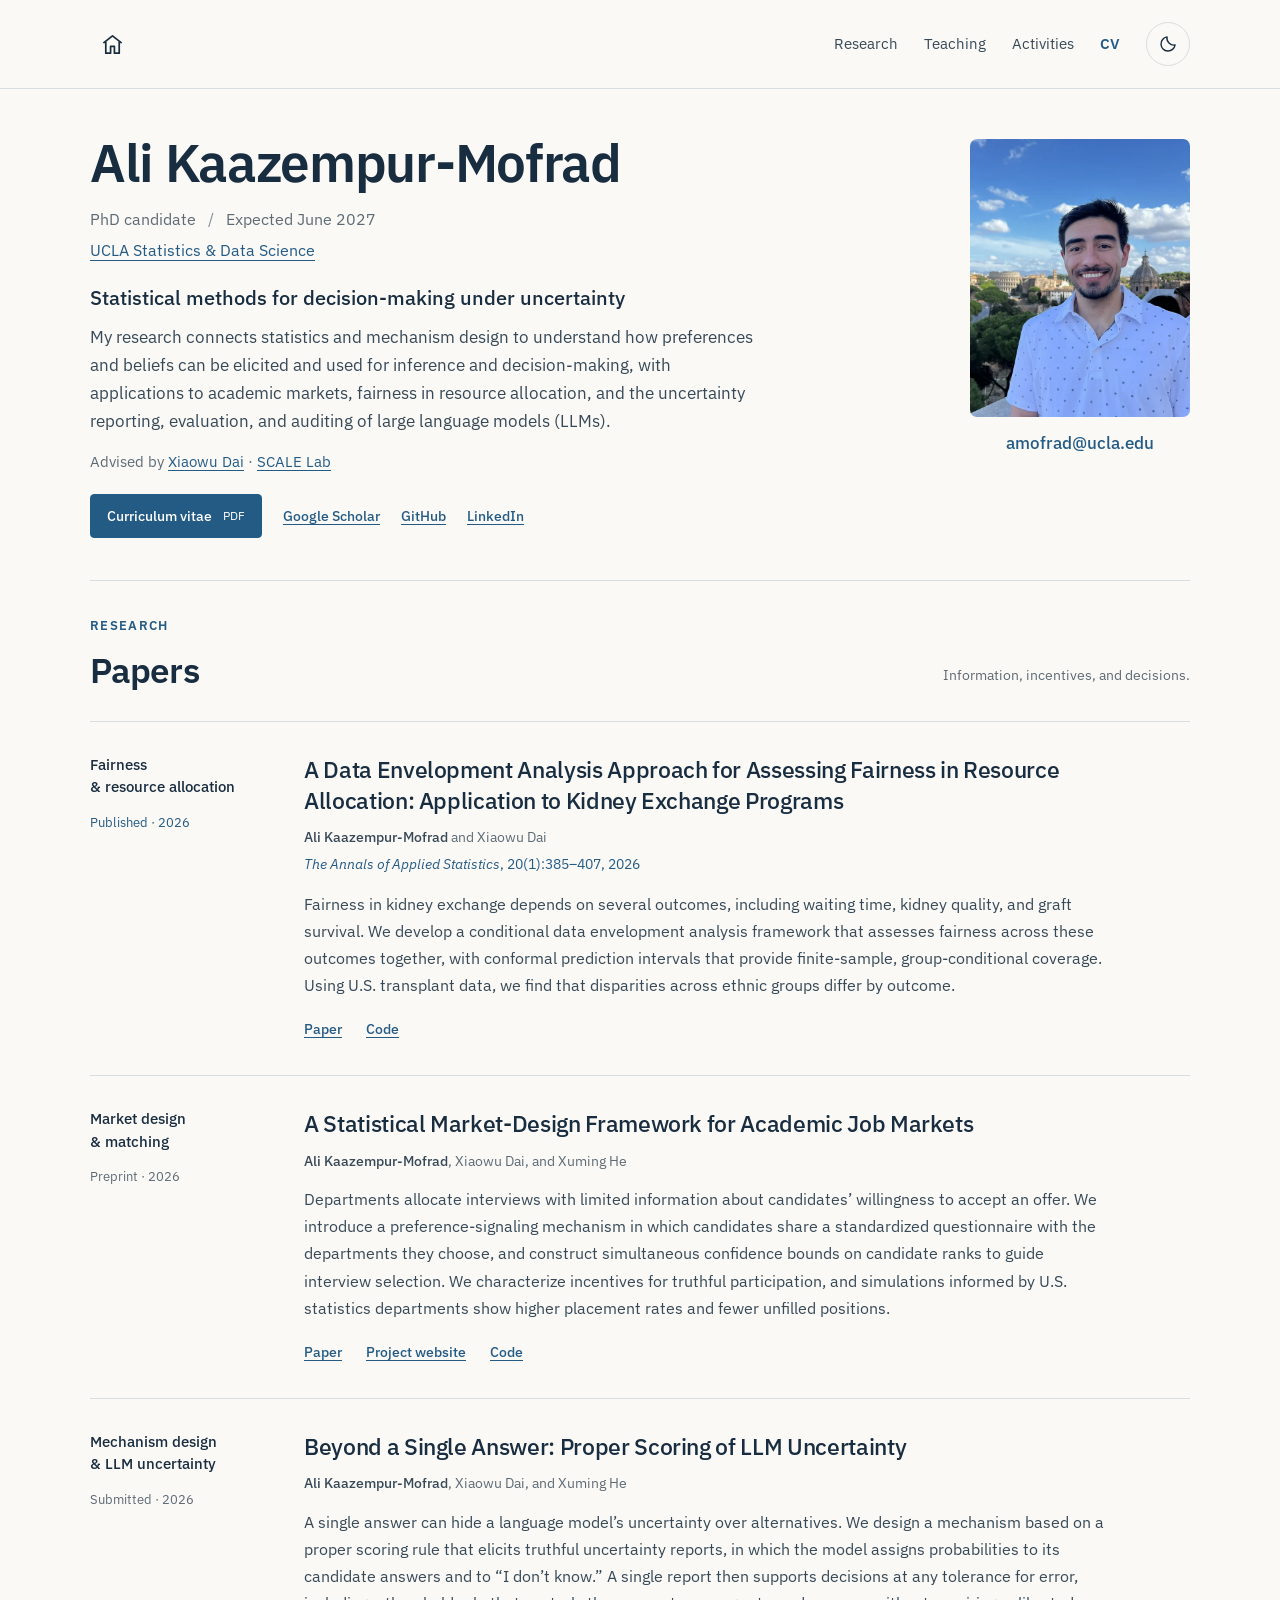
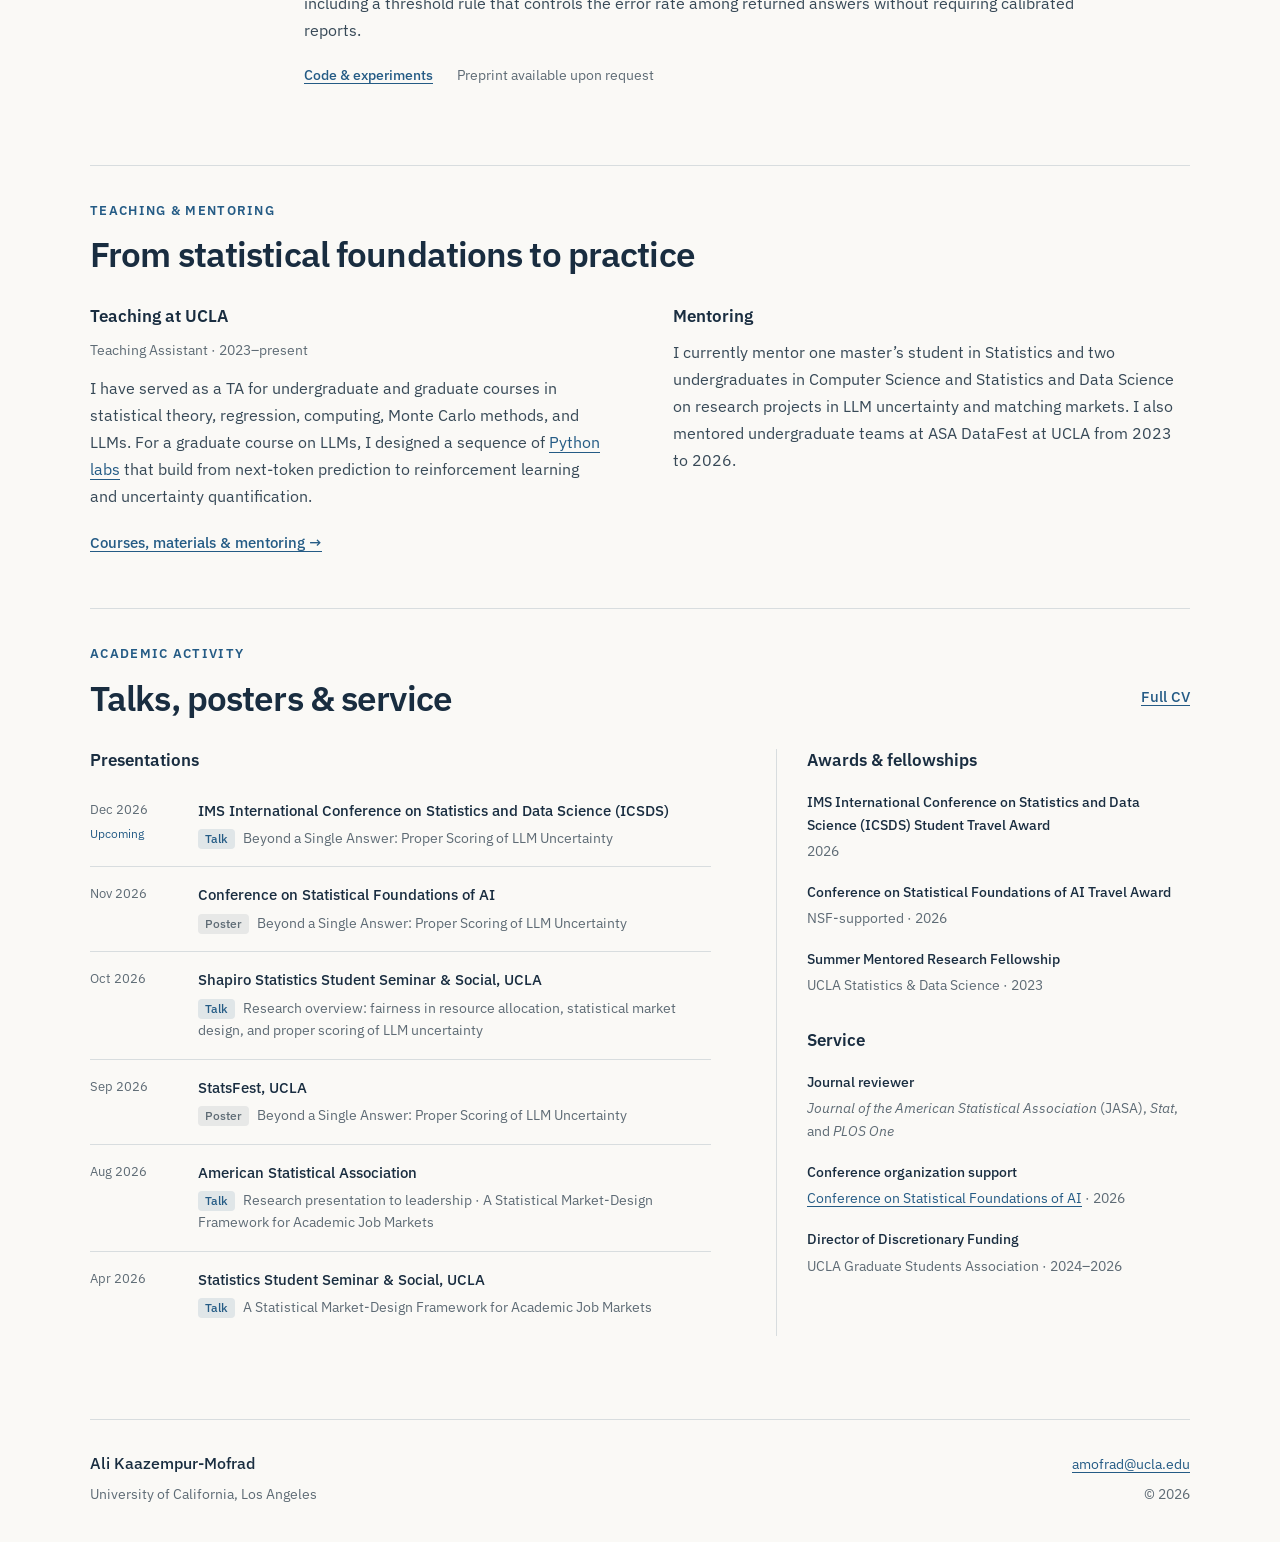
==== commit 6e981353: "update" ====
--- a/index.html
+++ b/index.html
@@ -4,7 +4,7 @@
     <meta charset="UTF-8">
     <meta name="viewport" content="width=device-width, initial-scale=1">
     <title>Ali Kaazempur-Mofrad | UCLA Statistics</title>
-    <meta name="description" content="UCLA Statistics PhD candidate developing statistical methods for decision-making under uncertainty, market design, fairness, and LLM uncertainty.">
+    <meta name="description" content="UCLA Statistics PhD candidate developing statistical methods for decision-making under uncertainty, market design, fairness, and the evaluation and auditing of LLMs.">
     <meta name="theme-color" content="#faf9f6">
     <link rel="canonical" href="https://alimofrad.com/">
     <link rel="icon" type="image/svg+xml" href="favicon.svg">
@@ -12,13 +12,13 @@
     <link rel="apple-touch-icon" sizes="180x180" href="favicon-180.png">
     <meta property="og:type" content="website">
     <meta property="og:title" content="Ali Kaazempur-Mofrad | UCLA Statistics">
-    <meta property="og:description" content="UCLA Statistics PhD candidate developing statistical methods for decision-making under uncertainty, market design, fairness, and LLM uncertainty.">
+    <meta property="og:description" content="UCLA Statistics PhD candidate developing statistical methods for decision-making under uncertainty, market design, fairness, and the evaluation and auditing of LLMs.">
     <meta property="og:url" content="https://alimofrad.com/">
     <meta property="og:image" content="https://alimofrad.com/og-image.jpg">
     <meta property="og:image:alt" content="Ali Kaazempur-Mofrad, UCLA Statistics">
     <meta name="twitter:card" content="summary_large_image">
     <meta name="twitter:title" content="Ali Kaazempur-Mofrad | UCLA Statistics">
-    <meta name="twitter:description" content="UCLA Statistics PhD candidate developing statistical methods for decision-making under uncertainty, market design, fairness, and LLM uncertainty.">
+    <meta name="twitter:description" content="UCLA Statistics PhD candidate developing statistical methods for decision-making under uncertainty, market design, fairness, and the evaluation and auditing of LLMs.">
     <meta name="twitter:image" content="https://alimofrad.com/og-image.jpg">
     <link rel="preconnect" href="https://fonts.googleapis.com">
     <link rel="preconnect" href="https://fonts.gstatic.com" crossorigin>
@@ -45,10 +45,10 @@
         "name": "University of Toronto"
     },
     "knowsAbout": [
-        "Statistical decision-making under uncertainty",
+        "Decision-making under uncertainty and AI safety",
+        "LLM evaluation, auditing, and proper scoring",
         "Market design and matching",
-        "Fairness in resource allocation",
-        "LLM uncertainty evaluation"
+        "Fairness in resource allocation"
     ],
     "sameAs": [
         "https://scholar.google.com/citations?user=aaWKI-AAAAAJ&hl=en",
@@ -97,7 +97,7 @@
                 <p class="intro-email"><a href="mailto:amofrad@ucla.edu">amofrad@ucla.edu</a></p>
             </div>
             <p class="intro-statement">Statistical methods for decision-making under uncertainty</p>
-            <p class="intro-description">My research connects statistics and mechanism design to understand how preferences and beliefs can be elicited and used for inference and decision-making, with applications to academic markets, fairness in resource allocation, and uncertainty reporting by large language models (LLMs).</p>
+            <p class="intro-description">My research connects statistics and mechanism design to understand how preferences and beliefs can be elicited and used for inference and decision-making, with applications to academic markets, fairness in resource allocation, and the uncertainty reporting, evaluation, and auditing of large language models (LLMs).</p>
             <p class="affiliation">Advised by <a href="https://www.xiaowudai.org/">Xiaowu Dai</a> · <a href="https://www.xiaowudai.org/group">SCALE Lab</a></p>
             <div class="profile-links" aria-label="Profile links">
                 <a class="button" href="CV.pdf">Curriculum vitae <span>PDF</span></a>
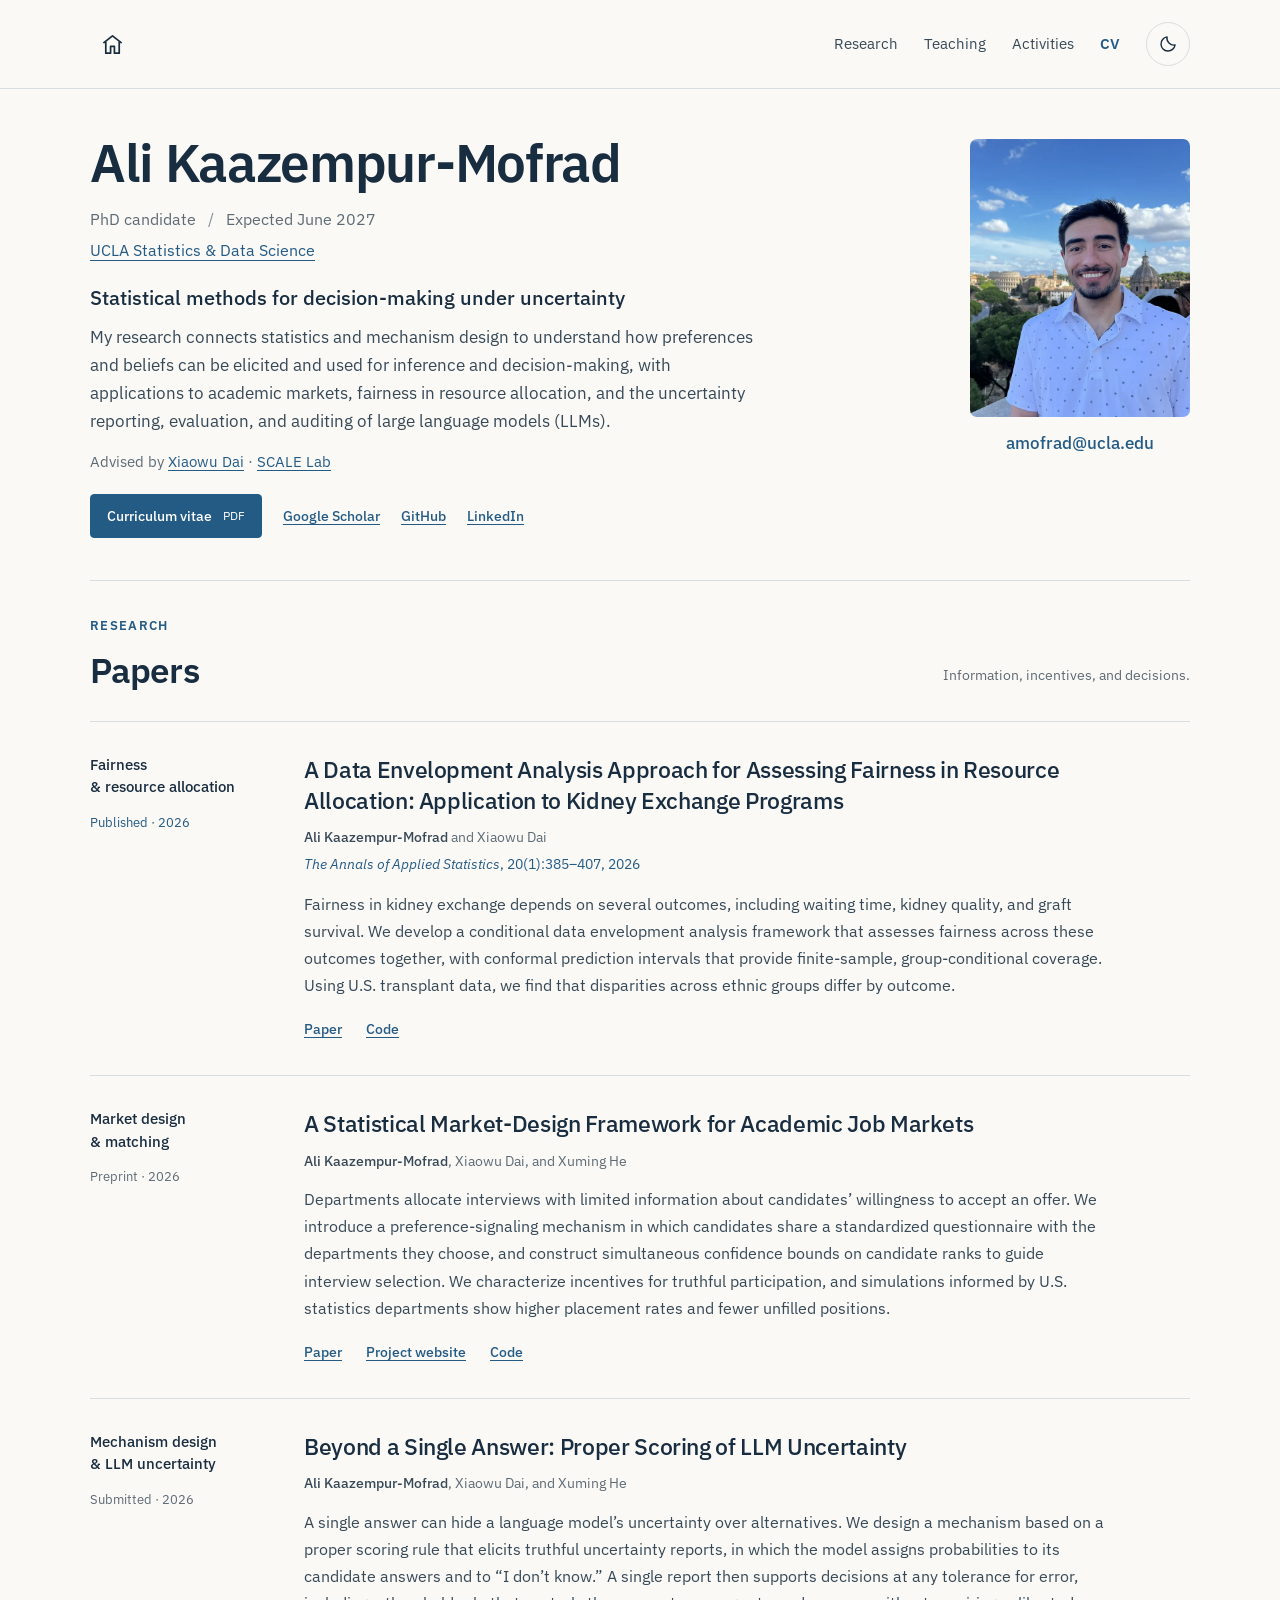
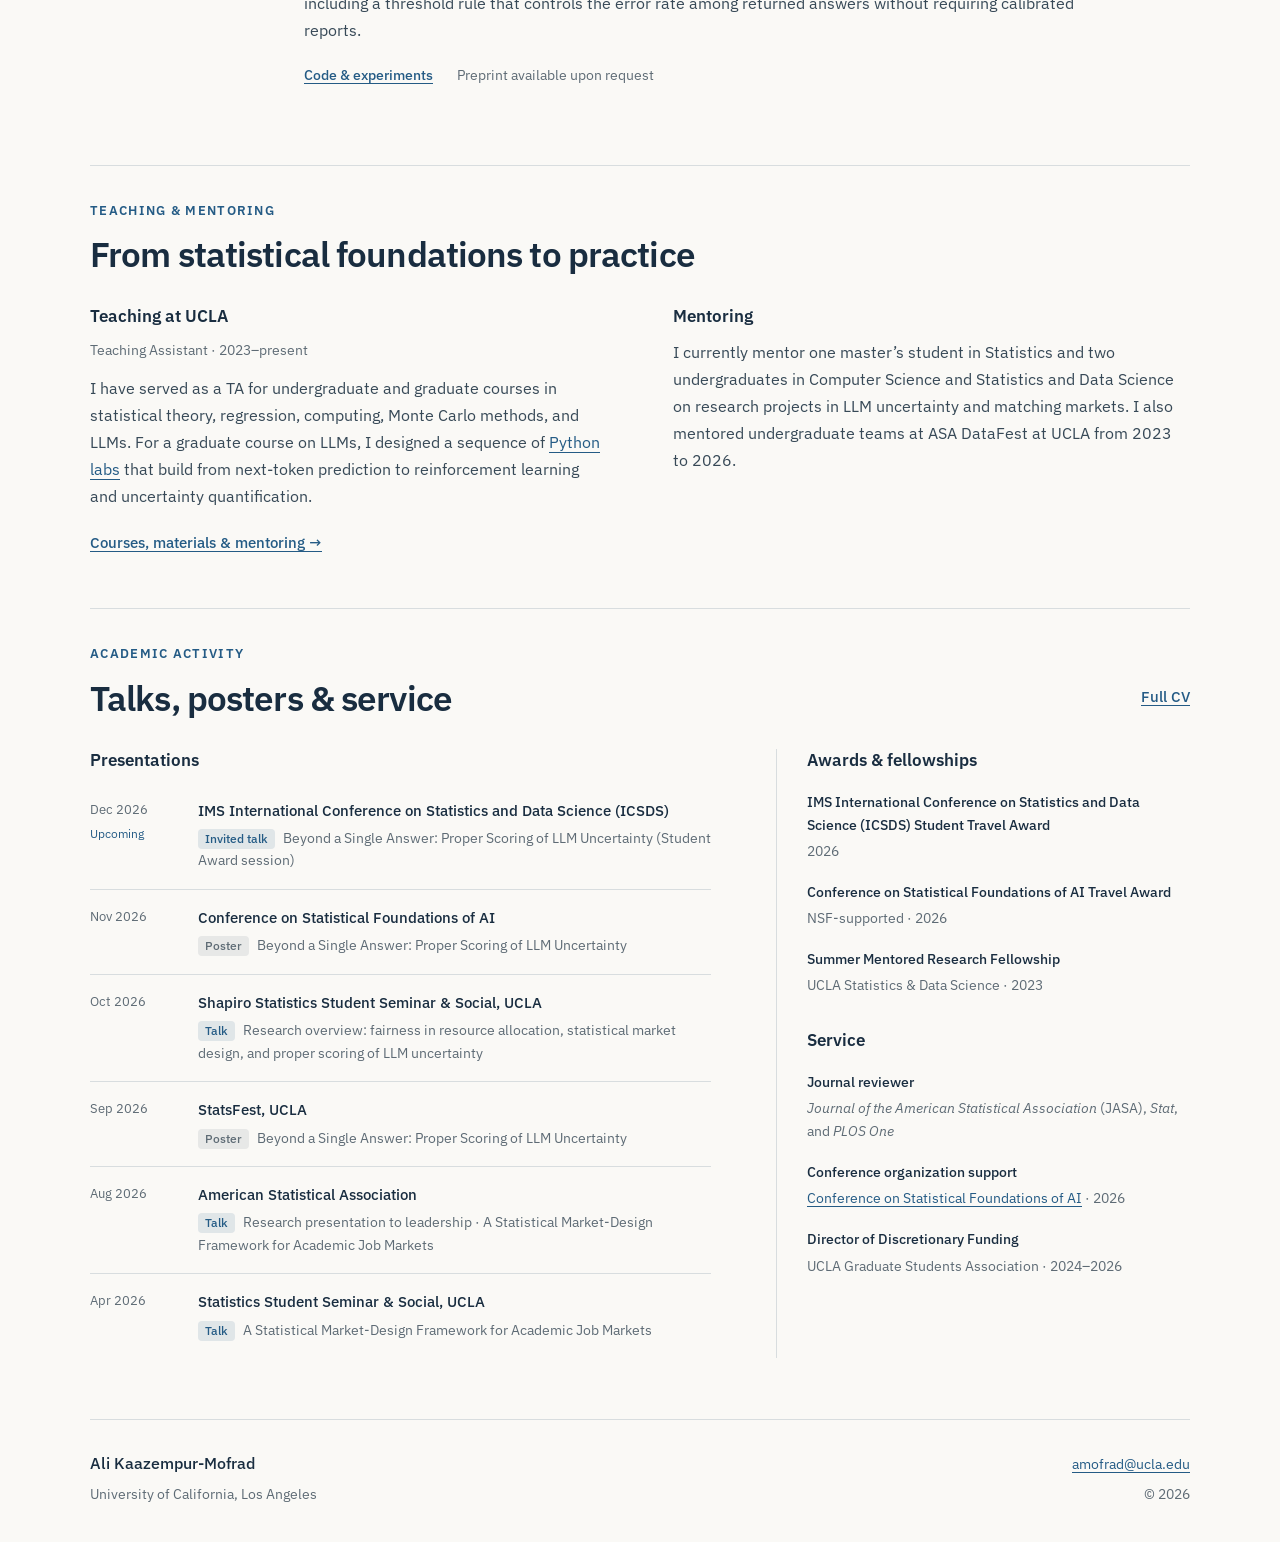
==== commit 59e8421b: "update" ====
--- a/index.html
+++ b/index.html
@@ -188,7 +188,7 @@
             <div>
                 <h3 class="small-heading">Presentations</h3>
                 <ol class="activity-list">
-                    <li><div class="activity-date"><time datetime="2026-12-15">Dec 2026</time><span class="upcoming" data-upcoming-end="2026-12-19T00:00:00Z">Upcoming</span></div><div><h4>IMS International Conference on Statistics and Data Science (ICSDS)</h4><p><span class="presentation-type presentation-type-talk">Talk</span> Beyond a Single Answer: Proper Scoring of LLM Uncertainty</p></div></li>
+                    <li><div class="activity-date"><time datetime="2026-12-15">Dec 2026</time><span class="upcoming" data-upcoming-end="2026-12-19T00:00:00Z">Upcoming</span></div><div><h4>IMS International Conference on Statistics and Data Science (ICSDS)</h4><p><span class="presentation-type presentation-type-talk">Invited talk</span> Beyond a Single Answer: Proper Scoring of LLM Uncertainty (Student Award session)</p></div></li>
                     <li><div class="activity-date"><time datetime="2026-11-13">Nov 2026</time><span class="upcoming" data-upcoming-end="2026-11-14T00:00:00Z">Upcoming</span></div><div><h4>Conference on Statistical Foundations of AI</h4><p><span class="presentation-type presentation-type-poster">Poster</span> Beyond a Single Answer: Proper Scoring of LLM Uncertainty</p></div></li>
                     <li><div class="activity-date"><time datetime="2026-10-08">Oct 2026</time></div><div><h4>Shapiro Statistics Student Seminar &amp; Social, UCLA</h4><p><span class="presentation-type presentation-type-talk">Talk</span> Research overview: fairness in resource allocation, statistical market design, and proper scoring of LLM uncertainty</p></div></li>
                     <li><div class="activity-date"><time datetime="2026-09-23">Sep 2026</time></div><div><h4>StatsFest, UCLA</h4><p><span class="presentation-type presentation-type-poster">Poster</span> Beyond a Single Answer: Proper Scoring of LLM Uncertainty</p></div></li>
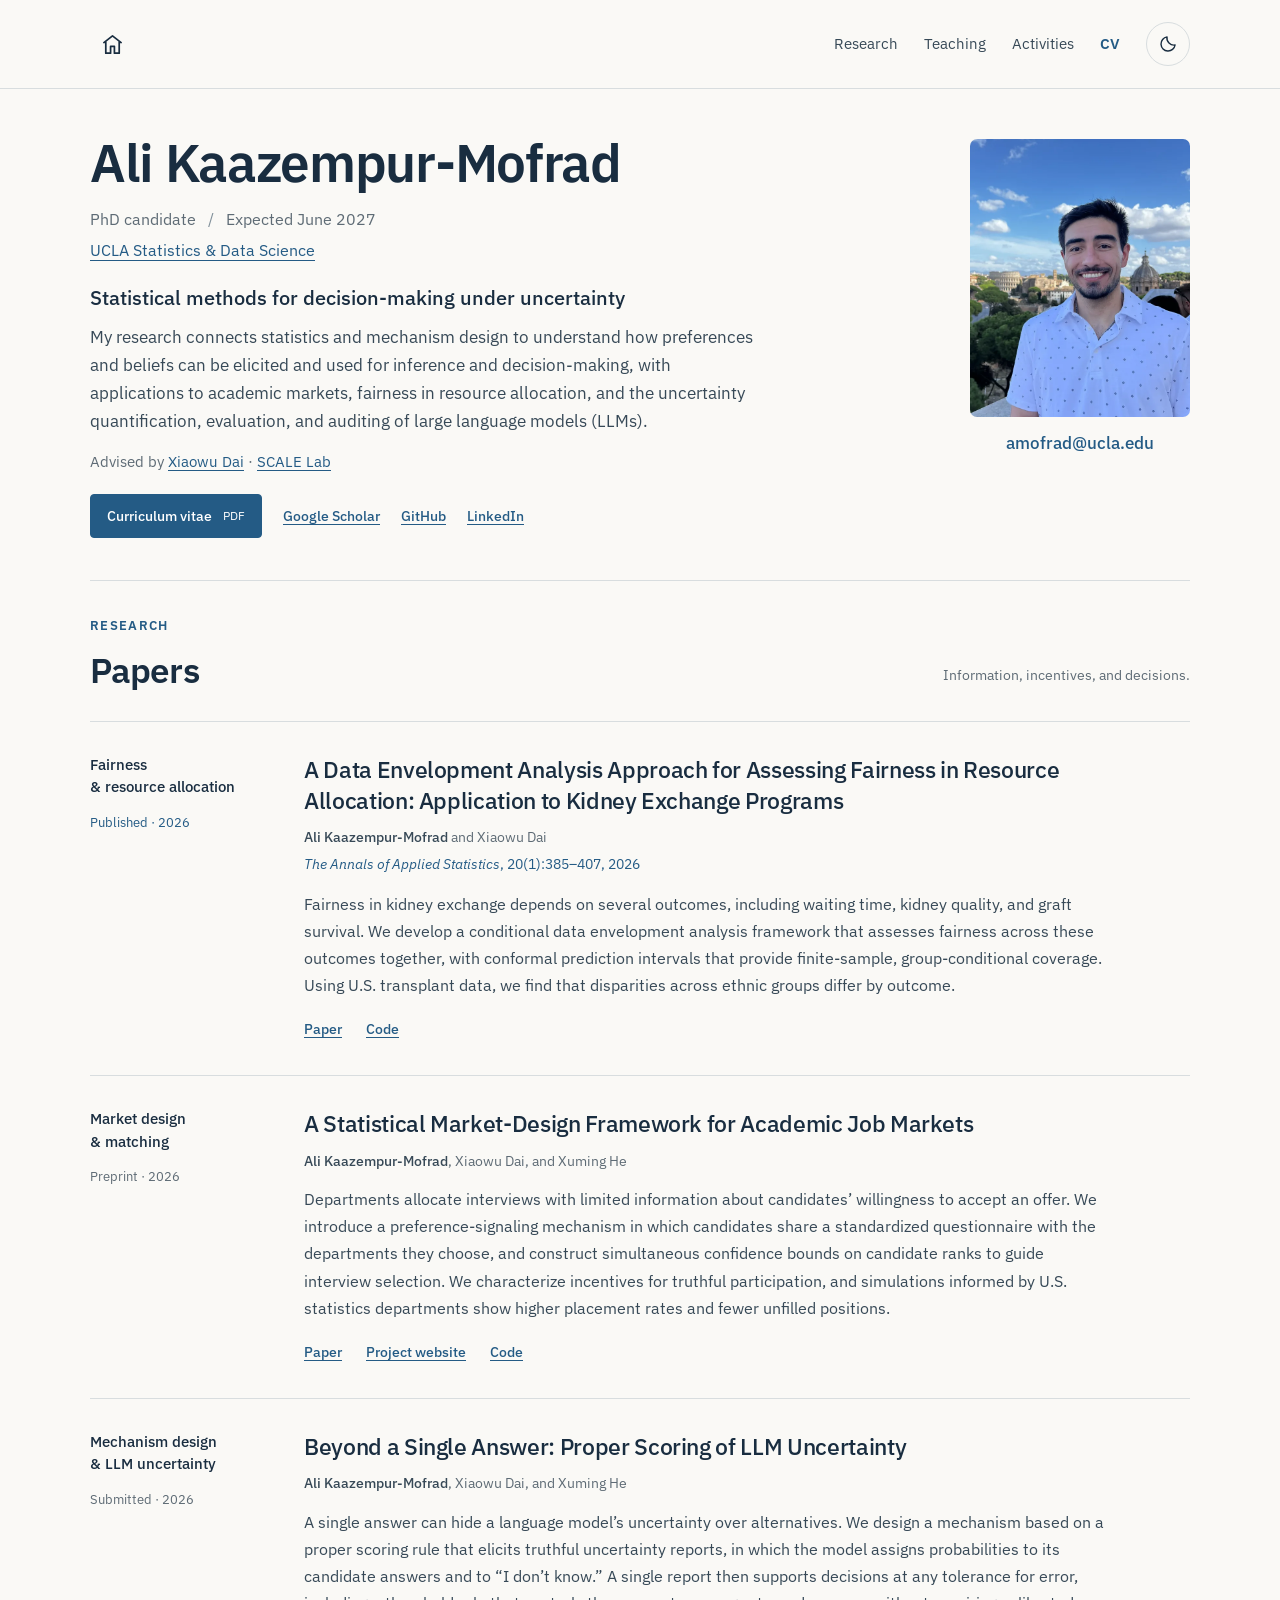
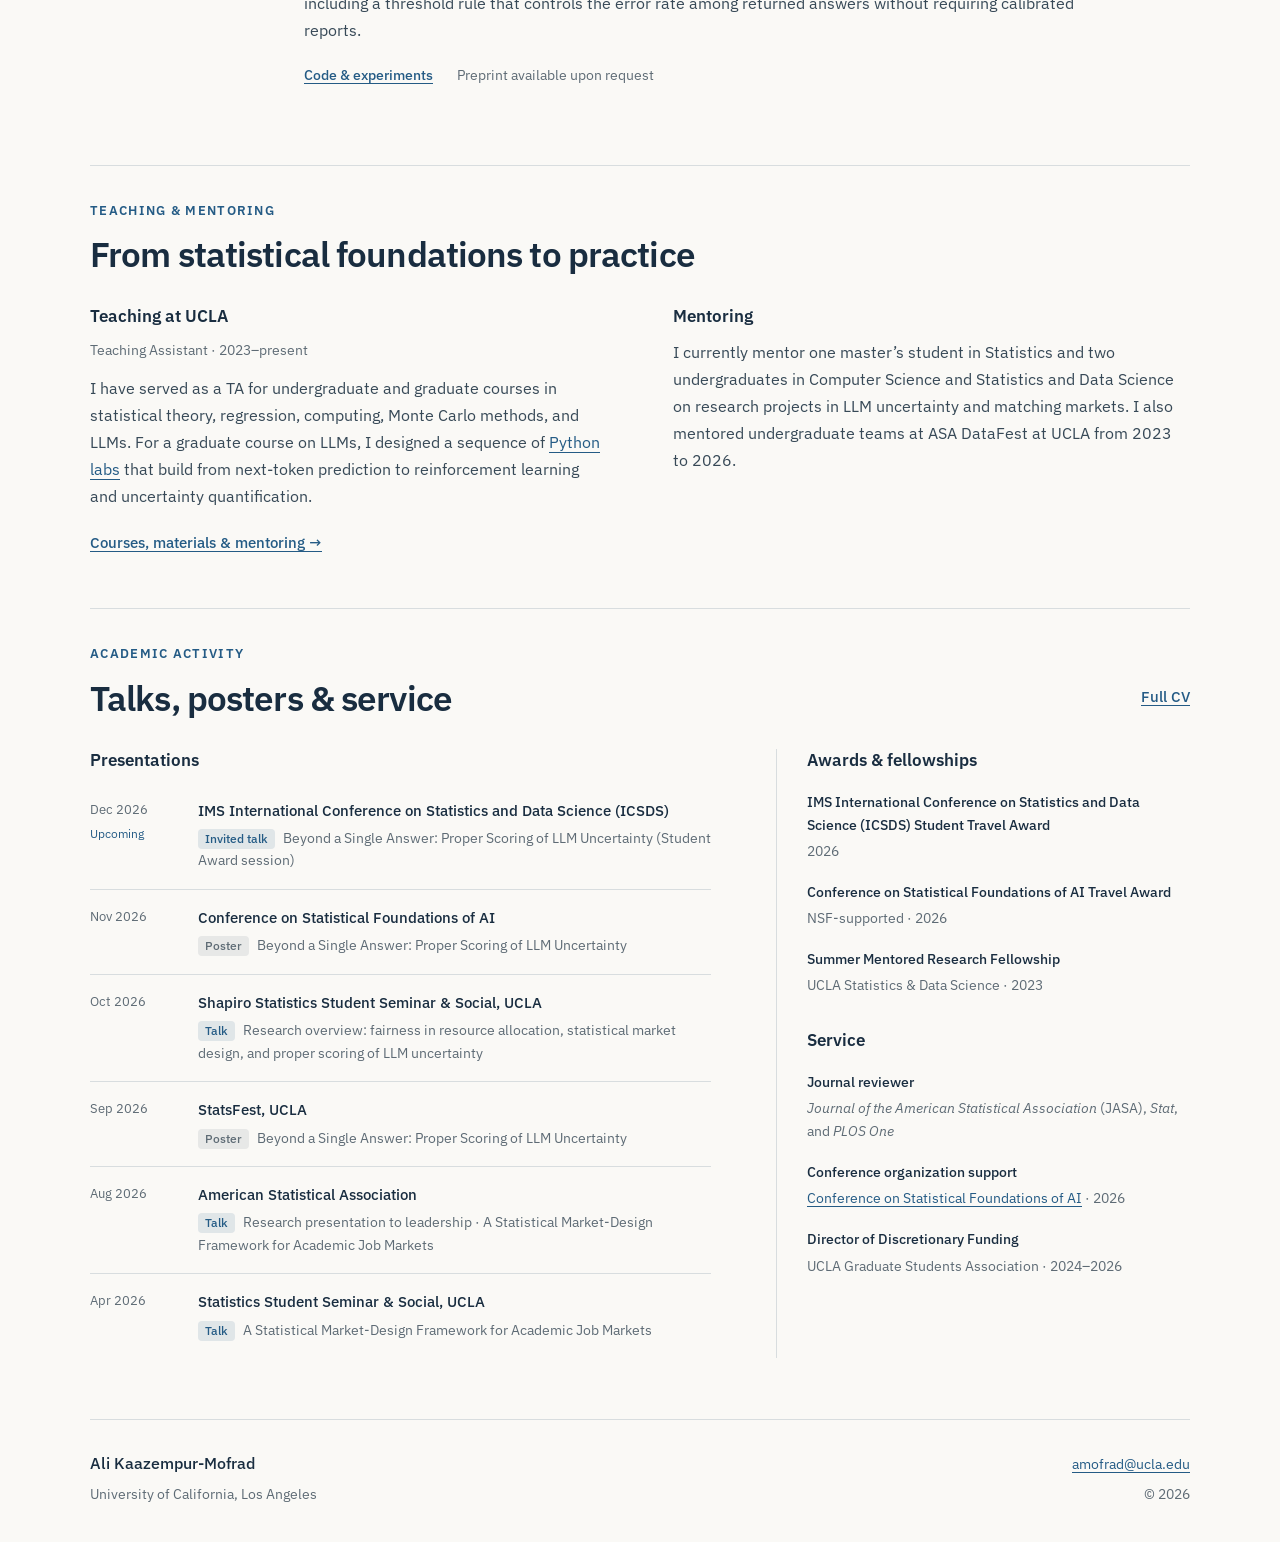
==== commit cb9a2933: "update" ====
--- a/index.html
+++ b/index.html
@@ -4,7 +4,7 @@
     <meta charset="UTF-8">
     <meta name="viewport" content="width=device-width, initial-scale=1">
     <title>Ali Kaazempur-Mofrad | UCLA Statistics</title>
-    <meta name="description" content="UCLA Statistics PhD candidate developing statistical methods for decision-making under uncertainty, market design, fairness, and the evaluation and auditing of LLMs.">
+    <meta name="description" content="UCLA Statistics PhD candidate developing statistical methods for decision-making under uncertainty, market design, fairness, and the uncertainty quantification and auditing of LLMs.">
     <meta name="theme-color" content="#faf9f6">
     <link rel="canonical" href="https://alimofrad.com/">
     <link rel="icon" type="image/svg+xml" href="favicon.svg">
@@ -12,13 +12,13 @@
     <link rel="apple-touch-icon" sizes="180x180" href="favicon-180.png">
     <meta property="og:type" content="website">
     <meta property="og:title" content="Ali Kaazempur-Mofrad | UCLA Statistics">
-    <meta property="og:description" content="UCLA Statistics PhD candidate developing statistical methods for decision-making under uncertainty, market design, fairness, and the evaluation and auditing of LLMs.">
+    <meta property="og:description" content="UCLA Statistics PhD candidate developing statistical methods for decision-making under uncertainty, market design, fairness, and the uncertainty quantification and auditing of LLMs.">
     <meta property="og:url" content="https://alimofrad.com/">
     <meta property="og:image" content="https://alimofrad.com/og-image.jpg">
     <meta property="og:image:alt" content="Ali Kaazempur-Mofrad, UCLA Statistics">
     <meta name="twitter:card" content="summary_large_image">
     <meta name="twitter:title" content="Ali Kaazempur-Mofrad | UCLA Statistics">
-    <meta name="twitter:description" content="UCLA Statistics PhD candidate developing statistical methods for decision-making under uncertainty, market design, fairness, and the evaluation and auditing of LLMs.">
+    <meta name="twitter:description" content="UCLA Statistics PhD candidate developing statistical methods for decision-making under uncertainty, market design, fairness, and the uncertainty quantification and auditing of LLMs.">
     <meta name="twitter:image" content="https://alimofrad.com/og-image.jpg">
     <link rel="preconnect" href="https://fonts.googleapis.com">
     <link rel="preconnect" href="https://fonts.gstatic.com" crossorigin>
@@ -46,7 +46,7 @@
     },
     "knowsAbout": [
         "Decision-making under uncertainty and AI safety",
-        "LLM evaluation, auditing, and proper scoring",
+        "LLM uncertainty quantification and auditing",
         "Market design and matching",
         "Fairness in resource allocation"
     ],
@@ -97,7 +97,7 @@
                 <p class="intro-email"><a href="mailto:amofrad@ucla.edu">amofrad@ucla.edu</a></p>
             </div>
             <p class="intro-statement">Statistical methods for decision-making under uncertainty</p>
-            <p class="intro-description">My research connects statistics and mechanism design to understand how preferences and beliefs can be elicited and used for inference and decision-making, with applications to academic markets, fairness in resource allocation, and the uncertainty reporting, evaluation, and auditing of large language models (LLMs).</p>
+            <p class="intro-description">My research connects statistics and mechanism design to understand how preferences and beliefs can be elicited and used for inference and decision-making, with applications to academic markets, fairness in resource allocation, and the uncertainty quantification, evaluation, and auditing of large language models (LLMs).</p>
             <p class="affiliation">Advised by <a href="https://www.xiaowudai.org/">Xiaowu Dai</a> · <a href="https://www.xiaowudai.org/group">SCALE Lab</a></p>
             <div class="profile-links" aria-label="Profile links">
                 <a class="button" href="CV.pdf">Curriculum vitae <span>PDF</span></a>
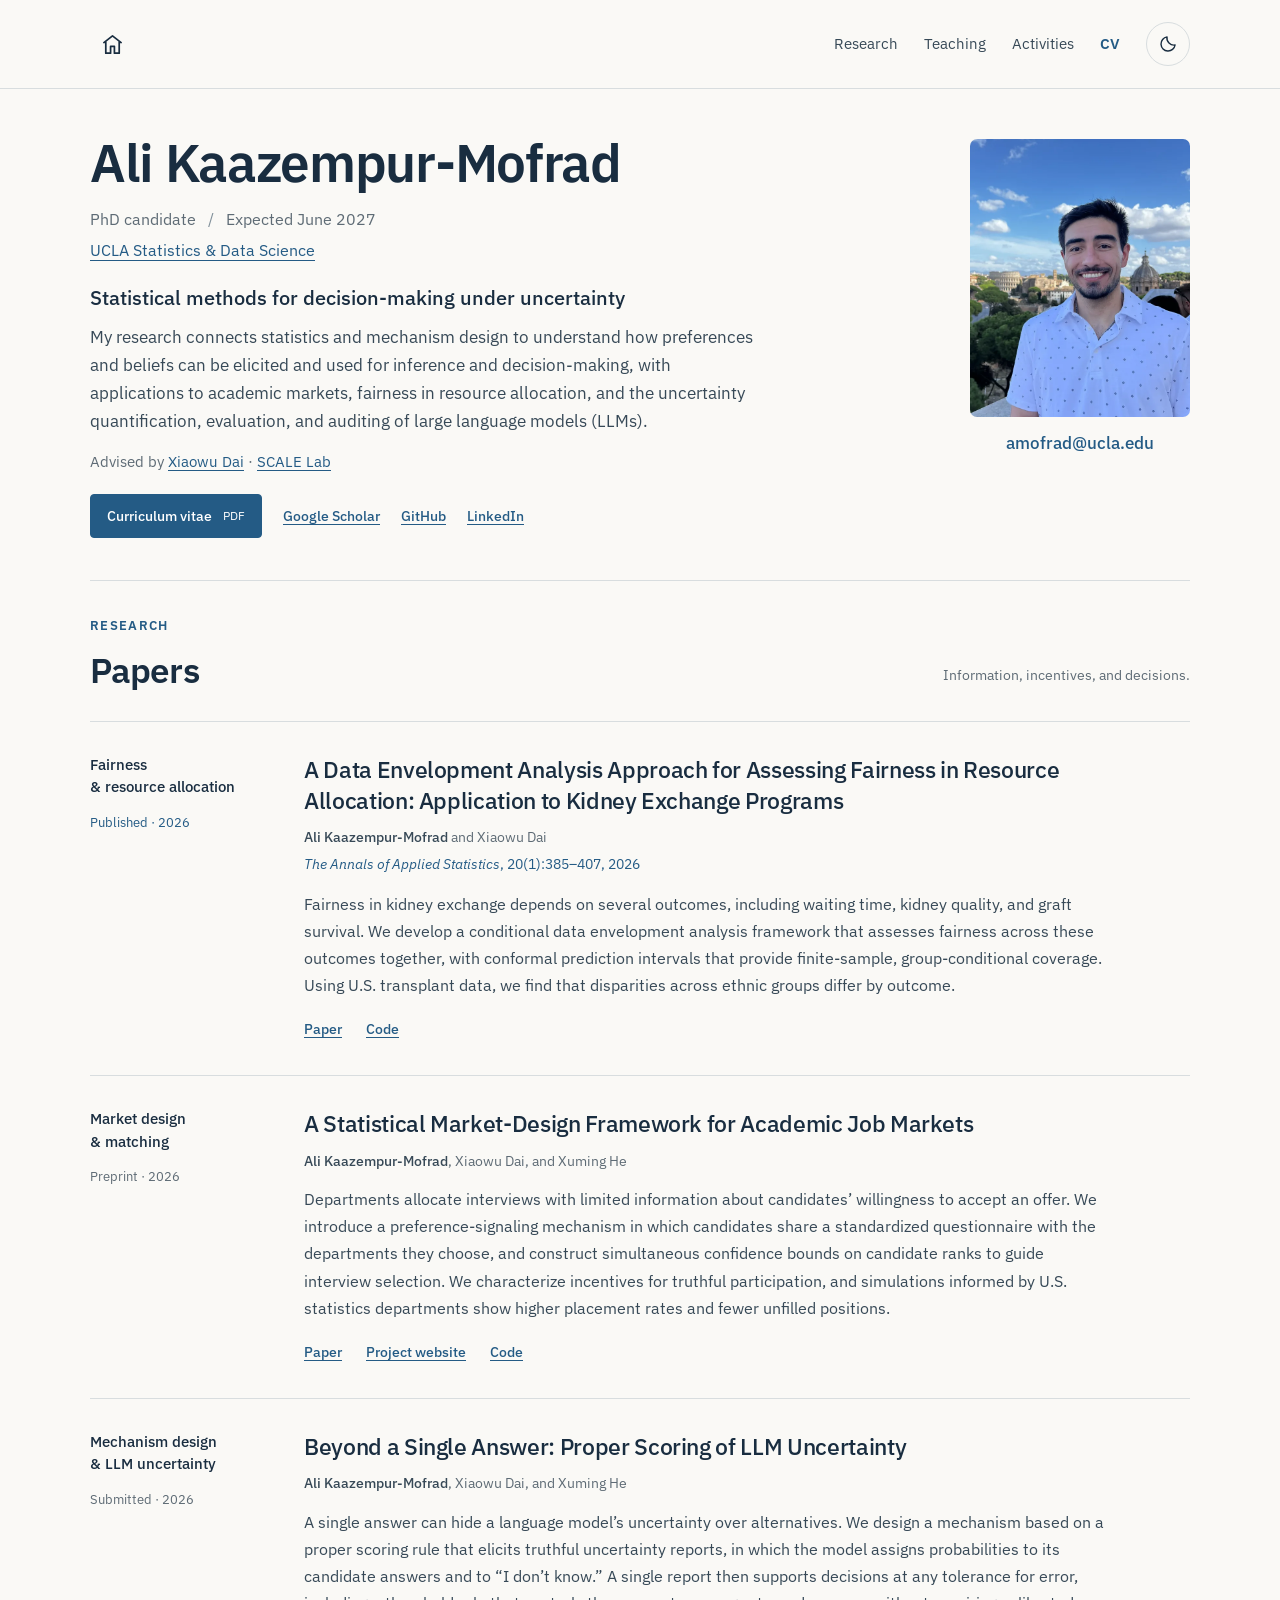
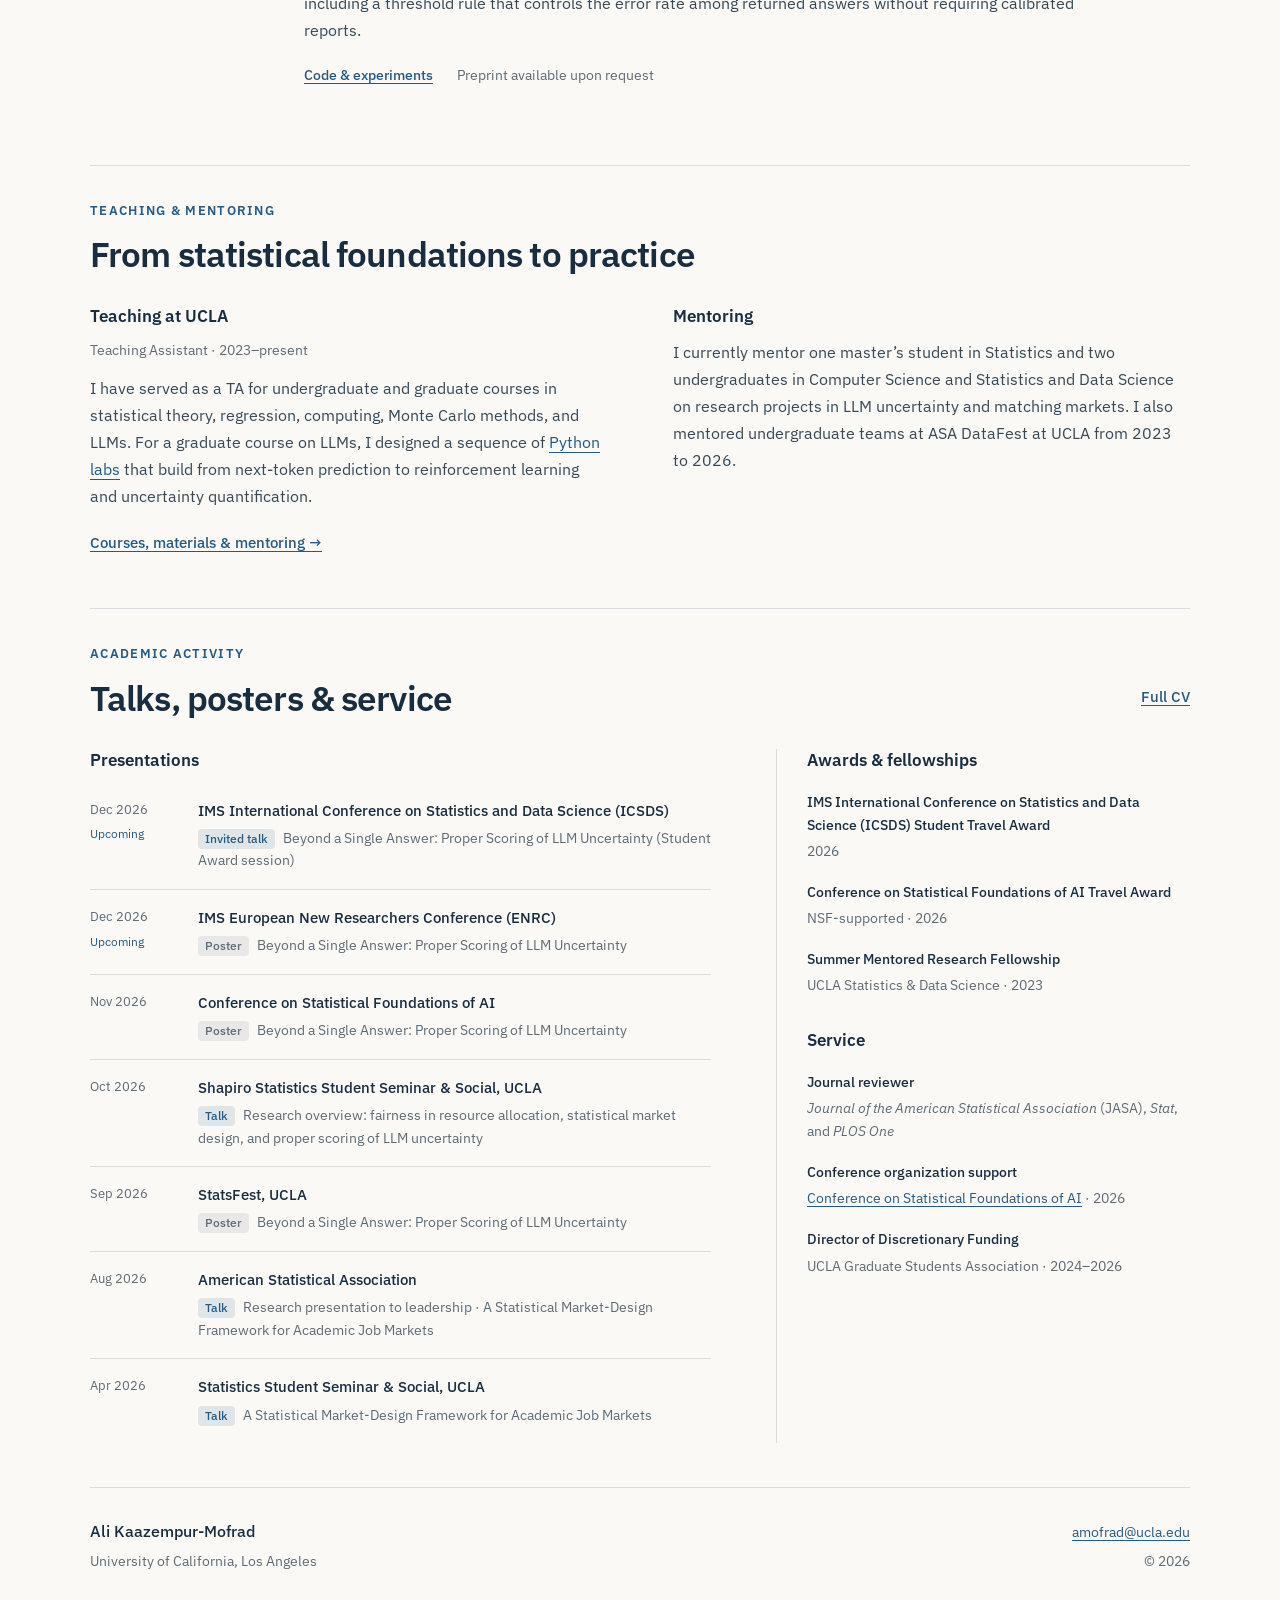
==== commit c2880e84: "update" ====
--- a/index.html
+++ b/index.html
@@ -189,6 +189,7 @@
                 <h3 class="small-heading">Presentations</h3>
                 <ol class="activity-list">
                     <li><div class="activity-date"><time datetime="2026-12-15">Dec 2026</time><span class="upcoming" data-upcoming-end="2026-12-19T00:00:00Z">Upcoming</span></div><div><h4>IMS International Conference on Statistics and Data Science (ICSDS)</h4><p><span class="presentation-type presentation-type-talk">Invited talk</span> Beyond a Single Answer: Proper Scoring of LLM Uncertainty (Student Award session)</p></div></li>
+                    <li><div class="activity-date"><time datetime="2026-12-13">Dec 2026</time><span class="upcoming" data-upcoming-end="2026-12-14T00:00:00Z">Upcoming</span></div><div><h4>IMS European New Researchers Conference (ENRC)</h4><p><span class="presentation-type presentation-type-poster">Poster</span> Beyond a Single Answer: Proper Scoring of LLM Uncertainty</p></div></li>
                     <li><div class="activity-date"><time datetime="2026-11-13">Nov 2026</time><span class="upcoming" data-upcoming-end="2026-11-14T00:00:00Z">Upcoming</span></div><div><h4>Conference on Statistical Foundations of AI</h4><p><span class="presentation-type presentation-type-poster">Poster</span> Beyond a Single Answer: Proper Scoring of LLM Uncertainty</p></div></li>
                     <li><div class="activity-date"><time datetime="2026-10-08">Oct 2026</time></div><div><h4>Shapiro Statistics Student Seminar &amp; Social, UCLA</h4><p><span class="presentation-type presentation-type-talk">Talk</span> Research overview: fairness in resource allocation, statistical market design, and proper scoring of LLM uncertainty</p></div></li>
                     <li><div class="activity-date"><time datetime="2026-09-23">Sep 2026</time></div><div><h4>StatsFest, UCLA</h4><p><span class="presentation-type presentation-type-poster">Poster</span> Beyond a Single Answer: Proper Scoring of LLM Uncertainty</p></div></li>
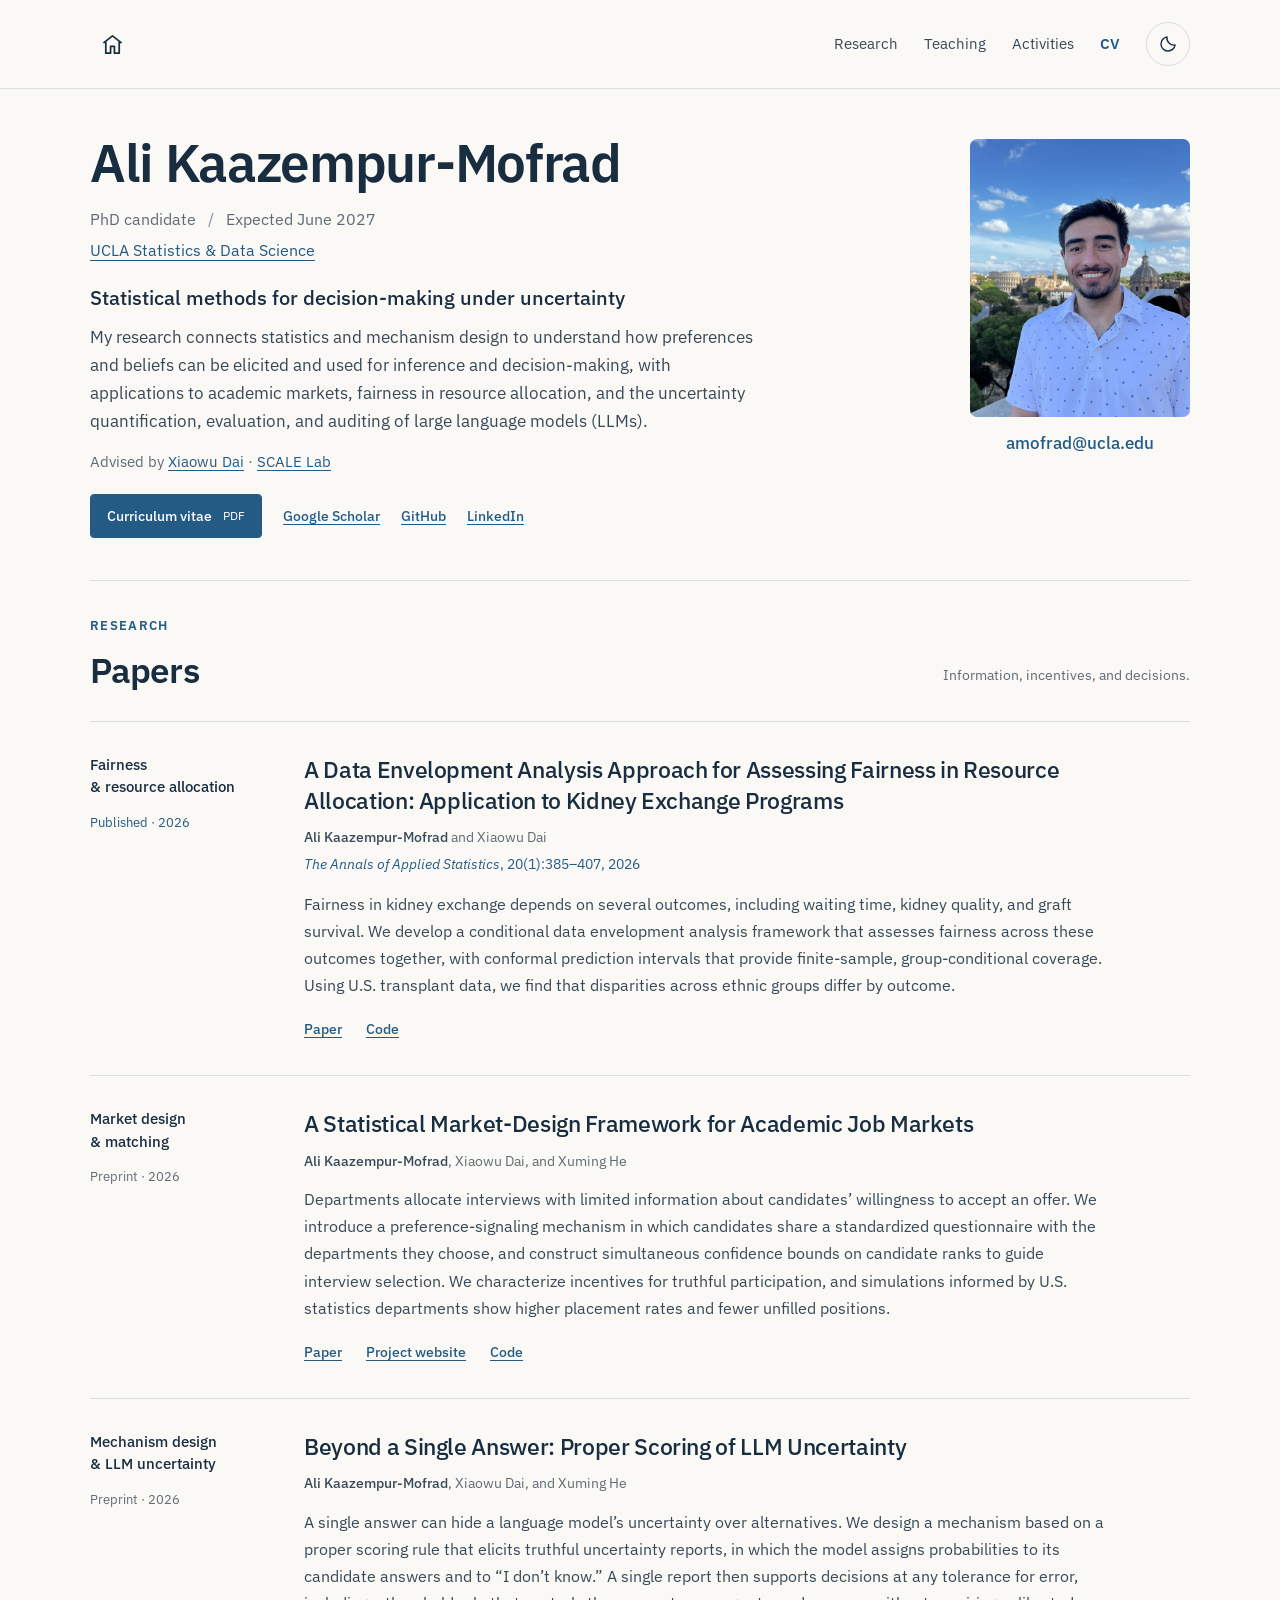
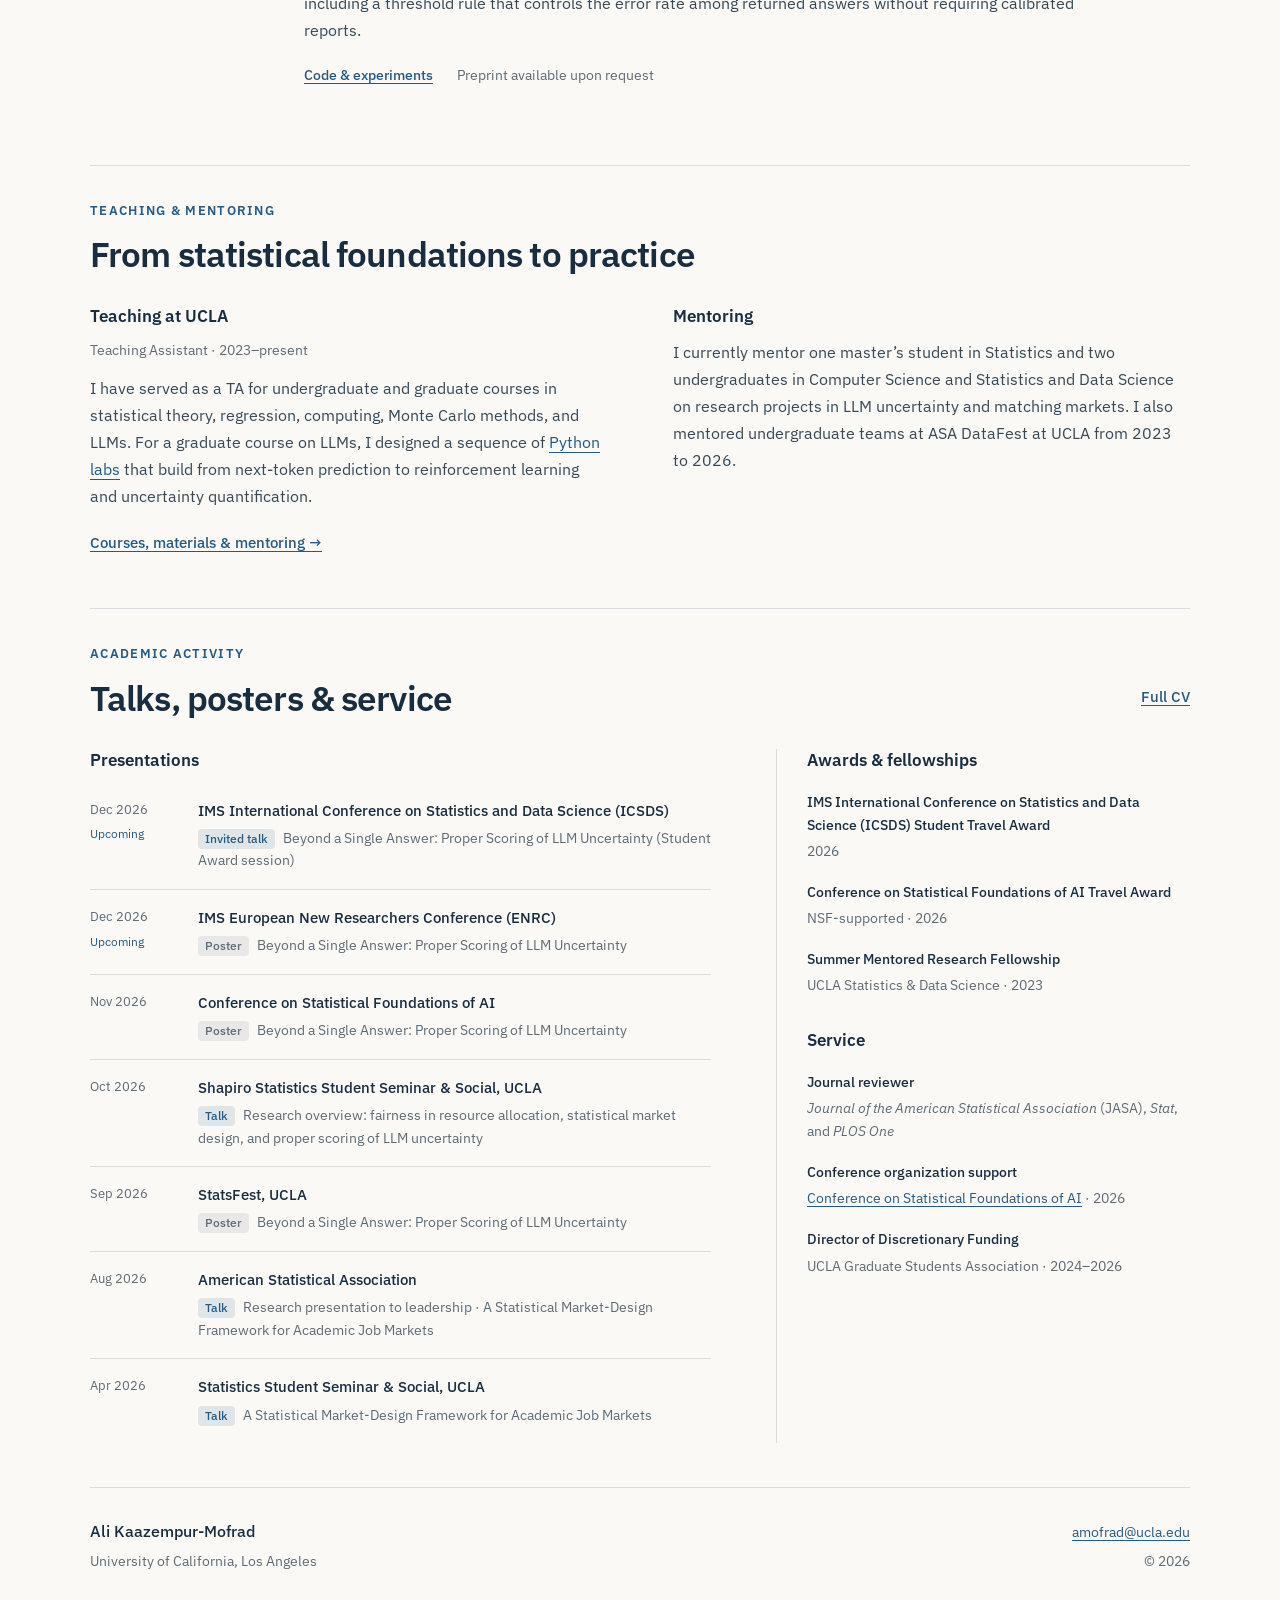
==== commit 93edcb01: "update" ====
--- a/index.html
+++ b/index.html
@@ -152,7 +152,7 @@
             </article>
 
             <article class="paper" id="llm-uncertainty" aria-labelledby="llm-title">
-                <div class="paper-margin"><p class="paper-topic">Mechanism design<br> &amp; LLM uncertainty</p><p class="paper-status">Submitted · 2026</p></div>
+                <div class="paper-margin"><p class="paper-topic">Mechanism design<br> &amp; LLM uncertainty</p><p class="paper-status">Preprint · 2026</p></div>
                 <div class="paper-body">
                     <h3 id="llm-title">Beyond a Single Answer: Proper Scoring of LLM Uncertainty</h3>
                     <p class="authors"><strong>Ali Kaazempur-Mofrad</strong>, Xiaowu Dai, and Xuming He</p>
